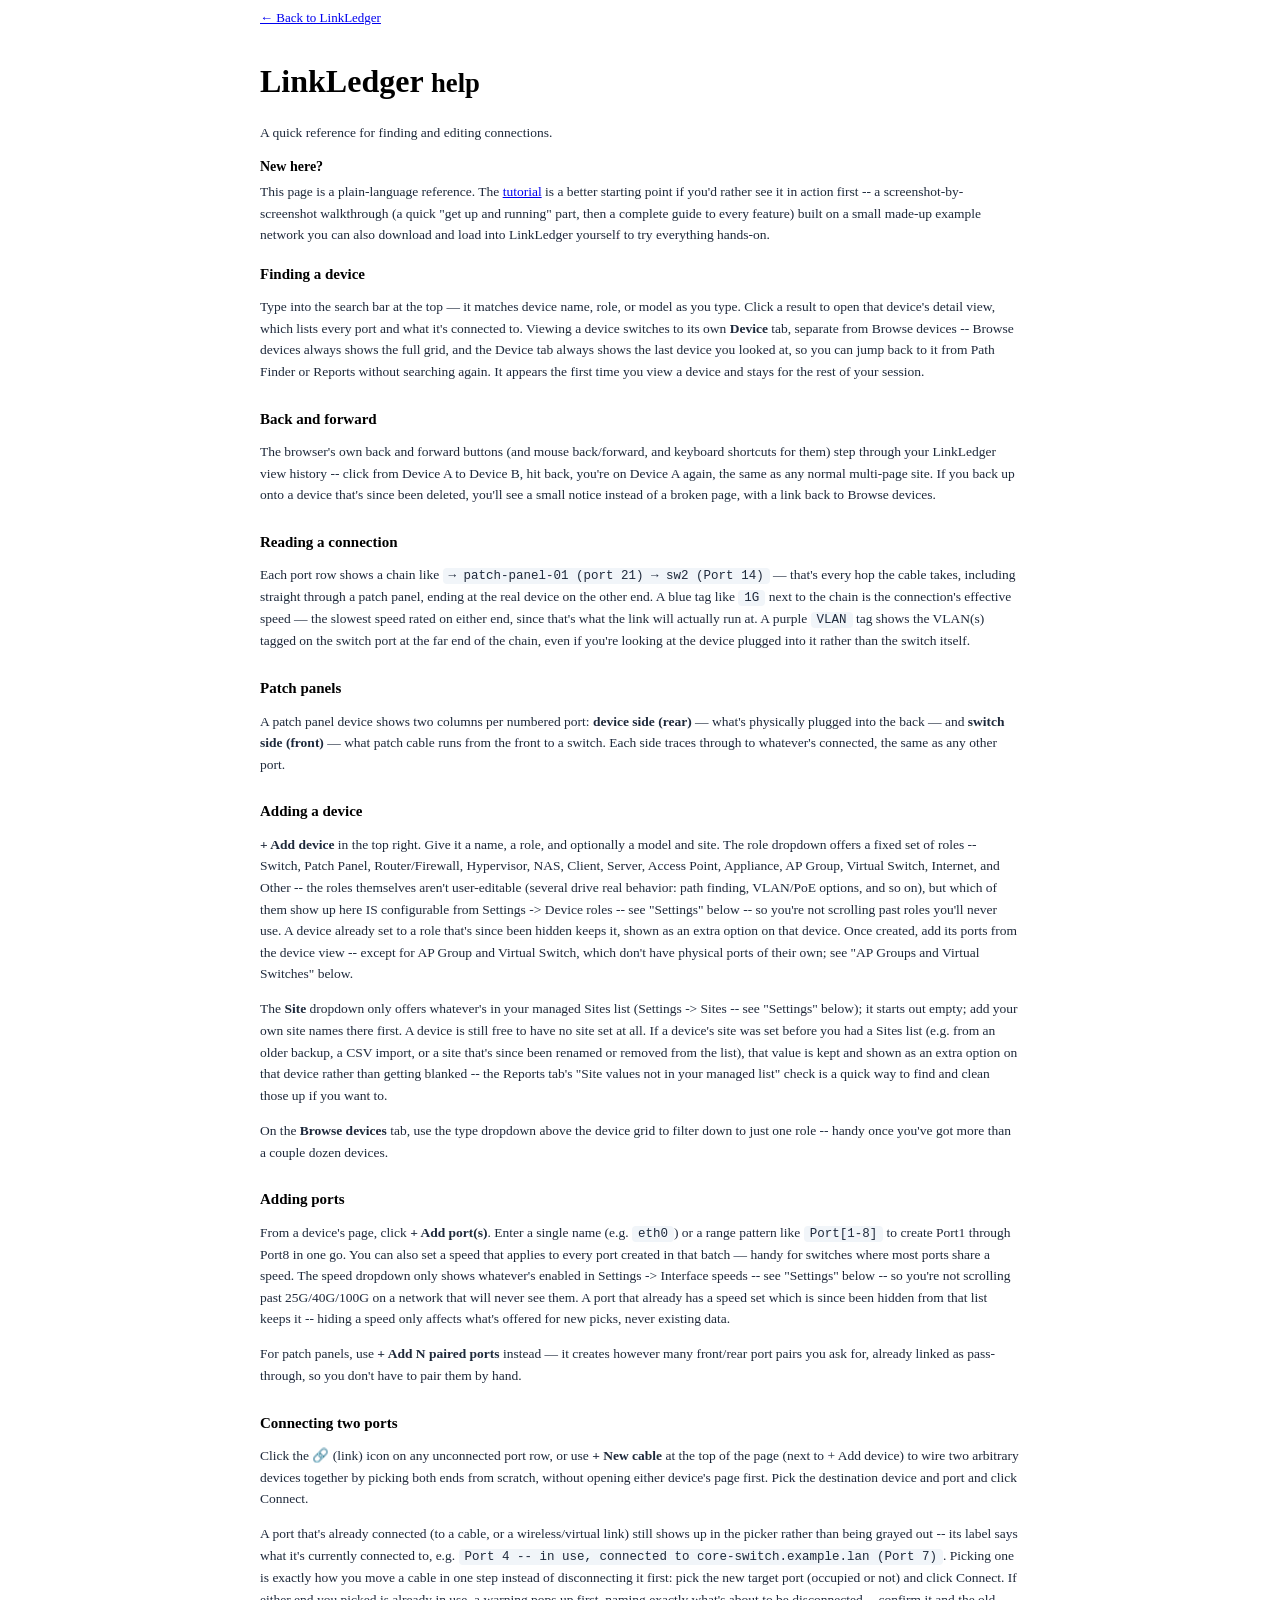
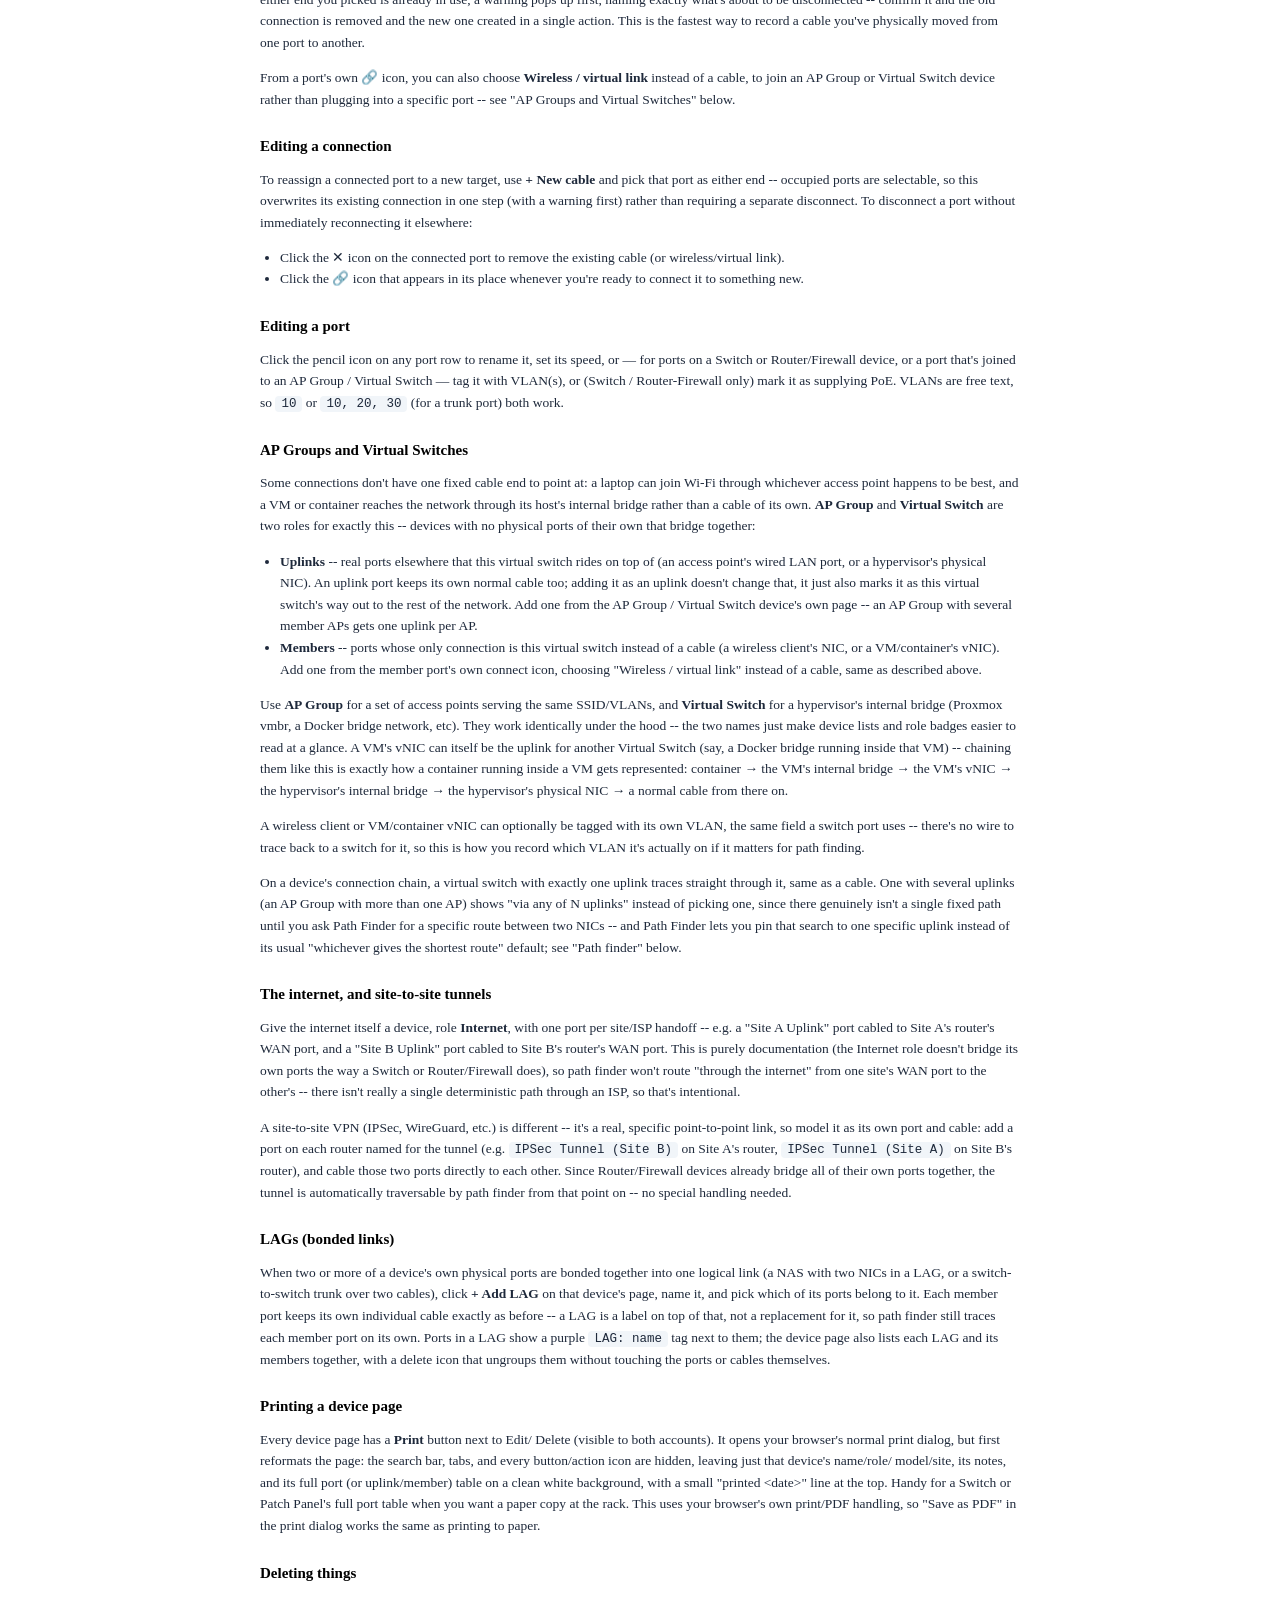
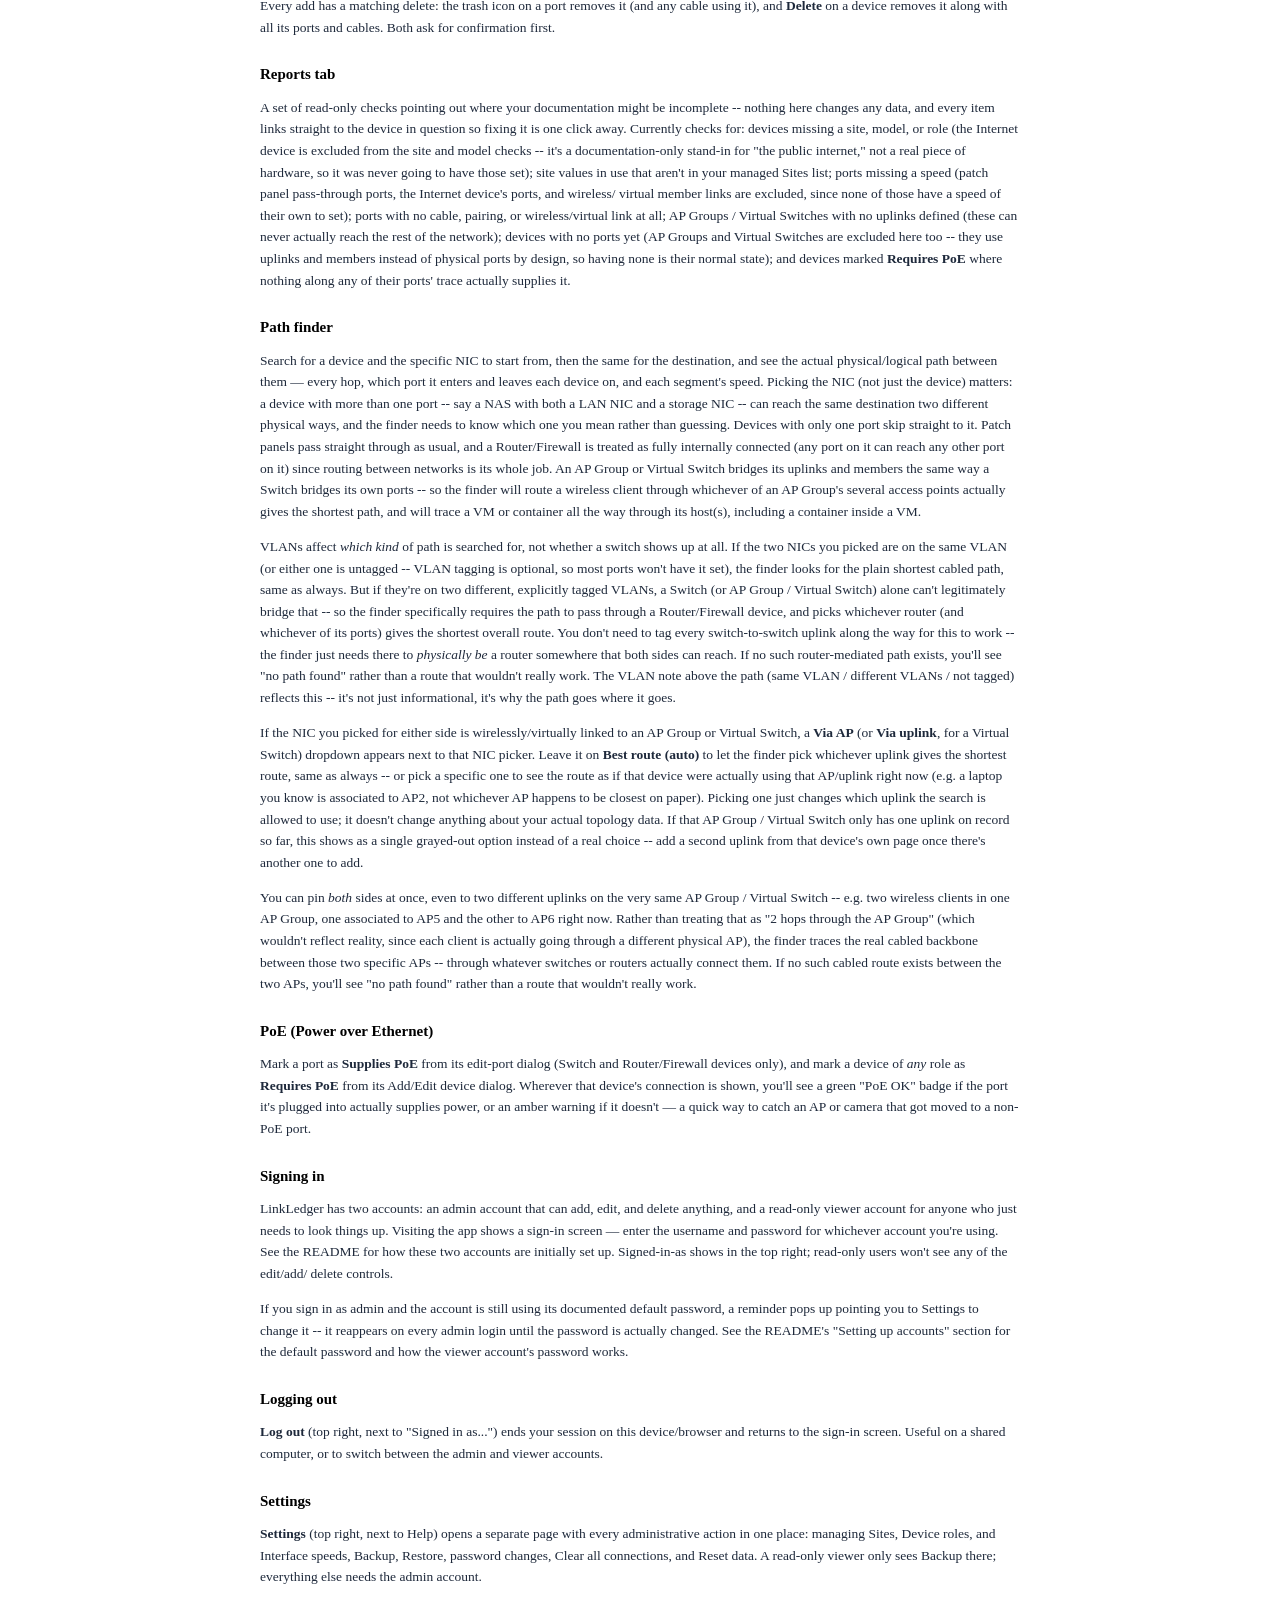
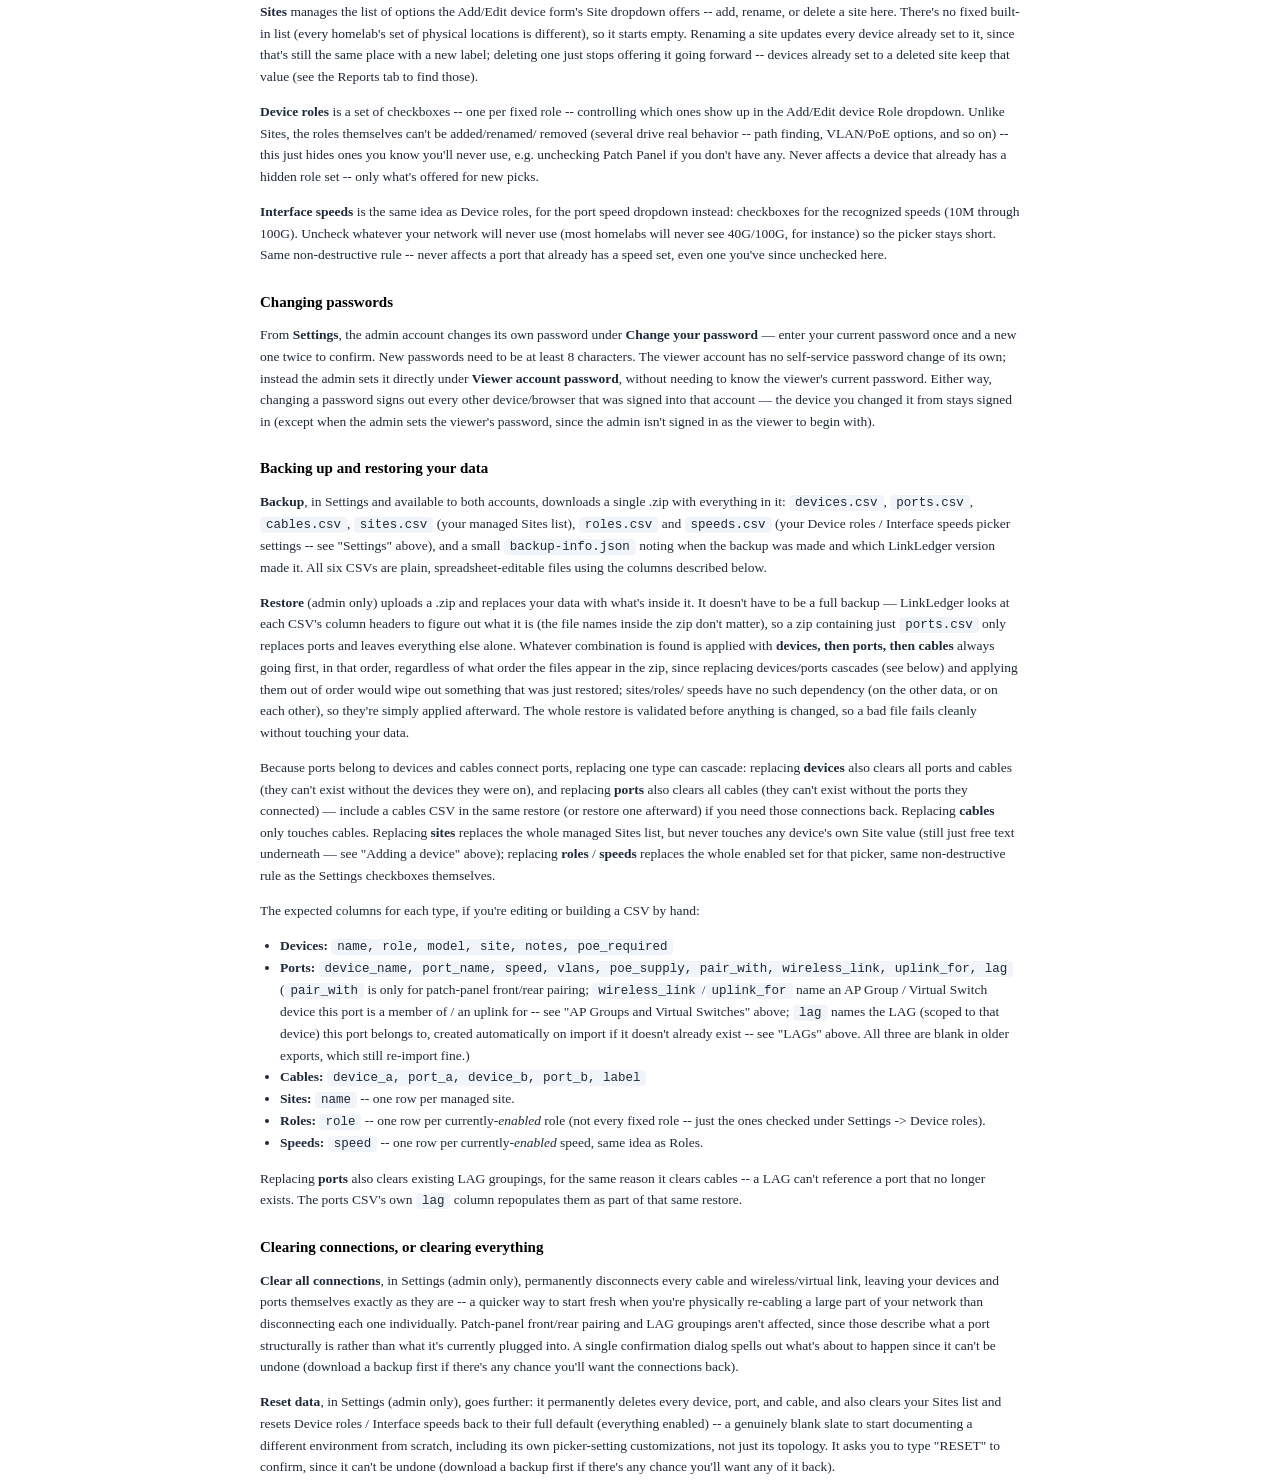
==== app/static/help.html @ f6f40856 "Initial Commit" ====
<!DOCTYPE html>
<html lang="en">
<head>
<meta charset="UTF-8">
<meta name="viewport" content="width=device-width, initial-scale=1.0">
<title>LinkLedger — Help</title>
<link rel="stylesheet" href="/static/style.css">
<style>
  .help-wrap { max-width: 760px; margin: 0 auto; }
  .help-wrap h2 { font-size: 15px; margin: 28px 0 8px; }
  .help-wrap h2:first-of-type { margin-top: 0; }
  .help-wrap p, .help-wrap li { font-size: 13.5px; line-height: 1.6; color: #1e293b; }
  .help-wrap ul { padding-left: 20px; margin: 6px 0; }
  .help-wrap code { background: #f1f5f9; padding: 1px 6px; border-radius: 4px; font-size: 12.5px; }
  .kbd-icon { display:inline-block; background:#f1f5f9; border:1px solid var(--border); border-radius:4px; padding:0 5px; font-size:12px; }
  .back-link { display:inline-block; margin-bottom: 16px; font-size: 13px; }
</style>
</head>
<body>
<div class="wrap help-wrap">
  <a class="btn small back-link" href="/">&larr; Back to LinkLedger</a>
  <h1>LinkLedger <small>help</small></h1>
  <p class="sub">A quick reference for finding and editing connections.</p>

  <div class="card" style="margin-bottom:20px;">
    <strong style="font-size:14px;">New here?</strong>
    <p style="margin:6px 0 0;">This page is a plain-language reference. The
    <a class="link" href="/static/tutorial.html">tutorial</a> is a better
    starting point if you'd rather see it in action first -- a screenshot-by-
    screenshot walkthrough (a quick "get up and running" part, then a
    complete guide to every feature) built on a small made-up example
    network you can also download and load into LinkLedger yourself to try
    everything hands-on.</p>
  </div>

  <h2>Finding a device</h2>
  <p>Type into the search bar at the top — it matches device name, role, or
  model as you type. Click a result to open that device's detail view,
  which lists every port and what it's connected to. Viewing a device
  switches to its own <strong>Device</strong> tab, separate from Browse
  devices -- Browse devices always shows the full grid, and the Device tab
  always shows the last device you looked at, so you can jump back to it
  from Path Finder or Reports without searching again. It appears the
  first time you view a device and stays for the rest of your session.</p>

  <h2>Back and forward</h2>
  <p>The browser's own back and forward buttons (and mouse
  back/forward, and keyboard shortcuts for them) step through your
  LinkLedger view history -- click from Device A to Device B, hit back,
  you're on Device A again, the same as any normal multi-page site. If you
  back up onto a device that's since been deleted, you'll see a small
  notice instead of a broken page, with a link back to Browse devices.</p>

  <h2>Reading a connection</h2>
  <p>Each port row shows a chain like <code>&rarr; patch-panel-01 (port 21) &rarr; sw2 (Port 14)</code> —
  that's every hop the cable takes, including straight through a patch
  panel, ending at the real device on the other end. A blue tag like
  <code>1G</code> next to the chain is the connection's effective speed —
  the slowest speed rated on either end, since that's what the link will
  actually run at. A purple <code>VLAN</code> tag shows the VLAN(s) tagged
  on the switch port at the far end of the chain, even if you're looking at
  the device plugged into it rather than the switch itself.</p>

  <h2>Patch panels</h2>
  <p>A patch panel device shows two columns per numbered port: <strong>device
  side (rear)</strong> — what's physically plugged into the back — and
  <strong>switch side (front)</strong> — what patch cable runs from the
  front to a switch. Each side traces through to whatever's connected,
  the same as any other port.</p>

  <h2>Adding a device</h2>
  <p><strong>+ Add device</strong> in the top right. Give it a name, a role,
  and optionally a model and site. The role dropdown offers a fixed set of
  roles -- Switch, Patch Panel, Router/Firewall, Hypervisor, NAS, Client,
  Server, Access Point, Appliance, AP Group, Virtual Switch, Internet, and
  Other -- the roles themselves aren't user-editable (several drive real
  behavior: path finding, VLAN/PoE options, and so on), but which of them
  show up here IS configurable from Settings -&gt; Device roles -- see
  "Settings" below -- so you're not scrolling past roles you'll never use.
  A device already set to a role that's since been hidden keeps it, shown
  as an extra option on that device. Once created, add its ports from the
  device view -- except for AP Group and Virtual Switch, which don't have
  physical ports of their own; see "AP Groups and Virtual Switches"
  below.</p>
  <p>The <strong>Site</strong> dropdown only offers whatever's in your
  managed Sites list (Settings -&gt; Sites -- see "Settings" below); it
  starts out empty; add your own site names there first. A device is still
  free to have no site set at all. If a device's site was set before you
  had a Sites list (e.g. from an older backup, a CSV import, or a site
  that's since been renamed or removed from the list), that value is kept
  and shown as an extra option on that device rather than getting blanked
  -- the Reports tab's "Site values not in your managed list" check is a
  quick way to find and clean those up if you want to.</p>
  <p>On the <strong>Browse devices</strong> tab, use the type dropdown above
  the device grid to filter down to just one role -- handy once you've got
  more than a couple dozen devices.</p>

  <h2>Adding ports</h2>
  <p>From a device's page, click <strong>+ Add port(s)</strong>. Enter a
  single name (e.g. <code>eth0</code>) or a range pattern like
  <code>Port[1-8]</code> to create Port1 through Port8 in one go. You can
  also set a speed that applies to every port created in that batch —
  handy for switches where most ports share a speed. The speed dropdown
  only shows whatever's enabled in Settings -&gt; Interface speeds -- see
  "Settings" below -- so you're not scrolling past 25G/40G/100G on a
  network that will never see them. A port that already has a speed set
  which is since been hidden from that list keeps it -- hiding a speed
  only affects what's offered for new picks, never existing data.</p>
  <p>For patch panels, use <strong>+ Add N paired ports</strong> instead —
  it creates however many front/rear port pairs you ask for, already
  linked as pass-through, so you don't have to pair them by hand.</p>

  <h2>Connecting two ports</h2>
  <p>Click the &#128279; (link) icon on any unconnected port row, or use
  <strong>+ New cable</strong> at the top of the page (next to + Add
  device) to wire two arbitrary devices together by picking both ends
  from scratch, without opening either device's page first. Pick the
  destination device and port and click Connect.</p>
  <p>A port that's already connected (to a cable, or a wireless/virtual
  link) still shows up in the picker rather than being grayed out -- its
  label says what it's currently connected to, e.g. <code>Port 4 -- in use,
  connected to core-switch.example.lan (Port 7)</code>. Picking one is exactly how you
  move a cable in one step instead of disconnecting it first: pick the new
  target port (occupied or not) and click Connect. If either end you picked
  is already in use, a warning pops up first, naming exactly what's about
  to be disconnected -- confirm it and the old connection is removed and
  the new one created in a single action. This is the fastest way to record
  a cable you've physically moved from one port to another.</p>
  <p>From a port's own &#128279; icon, you can also choose <strong>Wireless
  / virtual link</strong> instead of a cable, to join an AP Group or Virtual
  Switch device rather than plugging into a specific port -- see "AP Groups
  and Virtual Switches" below.</p>

  <h2>Editing a connection</h2>
  <p>To reassign a connected port to a new target, use <strong>+ New
  cable</strong> and pick that port as either end -- occupied ports are
  selectable, so this overwrites its existing connection in one step (with
  a warning first) rather than requiring a separate disconnect. To
  disconnect a port without immediately reconnecting it elsewhere:</p>
  <ul>
    <li>Click the &#10005; icon on the connected port to remove the existing cable (or wireless/virtual link).</li>
    <li>Click the &#128279; icon that appears in its place whenever you're ready to connect it to something new.</li>
  </ul>

  <h2>Editing a port</h2>
  <p>Click the pencil icon on any port row to rename it, set its speed, or
  — for ports on a Switch or Router/Firewall device, or a port that's
  joined to an AP Group / Virtual Switch — tag it with VLAN(s), or (Switch
  / Router-Firewall only) mark it as supplying PoE. VLANs are free text, so
  <code>10</code> or <code>10, 20, 30</code> (for a trunk port) both work.</p>

  <h2>AP Groups and Virtual Switches</h2>
  <p>Some connections don't have one fixed cable end to point at: a laptop
  can join Wi-Fi through whichever access point happens to be best, and a
  VM or container reaches the network through its host's internal bridge
  rather than a cable of its own. <strong>AP Group</strong> and
  <strong>Virtual Switch</strong> are two roles for exactly this -- devices
  with no physical ports of their own that bridge together:</p>
  <ul>
    <li><strong>Uplinks</strong> -- real ports elsewhere that this virtual
      switch rides on top of (an access point's wired LAN port, or a
      hypervisor's physical NIC). An uplink port keeps its own normal cable
      too; adding it as an uplink doesn't change that, it just also marks
      it as this virtual switch's way out to the rest of the network. Add
      one from the AP Group / Virtual Switch device's own page -- an AP
      Group with several member APs gets one uplink per AP.</li>
    <li><strong>Members</strong> -- ports whose only connection is this
      virtual switch instead of a cable (a wireless client's NIC, or a
      VM/container's vNIC). Add one from the member port's own connect
      icon, choosing "Wireless / virtual link" instead of a cable, same as
      described above.</li>
  </ul>
  <p>Use <strong>AP Group</strong> for a set of access points serving the
  same SSID/VLANs, and <strong>Virtual Switch</strong> for a hypervisor's
  internal bridge (Proxmox vmbr, a Docker bridge network, etc). They work
  identically under the hood -- the two names just make device lists and
  role badges easier to read at a glance. A VM's vNIC can itself be the
  uplink for another Virtual Switch (say, a Docker bridge running inside
  that VM) -- chaining them like this is exactly how a container running
  inside a VM gets represented: container &rarr; the VM's internal bridge
  &rarr; the VM's vNIC &rarr; the hypervisor's internal bridge &rarr; the
  hypervisor's physical NIC &rarr; a normal cable from there on.</p>
  <p>A wireless client or VM/container vNIC can optionally be tagged with
  its own VLAN, the same field a switch port uses -- there's no wire to
  trace back to a switch for it, so this is how you record which VLAN it's
  actually on if it matters for path finding.</p>
  <p>On a device's connection chain, a virtual switch with exactly one
  uplink traces straight through it, same as a cable. One with several
  uplinks (an AP Group with more than one AP) shows "via any of N uplinks"
  instead of picking one, since there genuinely isn't a single fixed path
  until you ask Path Finder for a specific route between two NICs -- and
  Path Finder lets you pin that search to one specific uplink instead of
  its usual "whichever gives the shortest route" default; see "Path
  finder" below.</p>

  <h2>The internet, and site-to-site tunnels</h2>
  <p>Give the internet itself a device, role <strong>Internet</strong>, with
  one port per site/ISP handoff -- e.g. a "Site A Uplink" port cabled to
  Site A's router's WAN port, and a "Site B Uplink" port cabled to Site B's
  router's WAN port. This is purely documentation (the Internet role doesn't
  bridge its own ports the way a Switch or Router/Firewall does), so path
  finder won't route "through the internet" from one site's WAN port to the
  other's -- there isn't really a single deterministic path through an ISP,
  so that's intentional.</p>
  <p>A site-to-site VPN (IPSec, WireGuard, etc.) is different -- it's a real,
  specific point-to-point link, so model it as its own port and cable: add a
  port on each router named for the tunnel (e.g. <code>IPSec Tunnel
  (Site B)</code> on Site A's router, <code>IPSec Tunnel (Site A)</code> on
  Site B's router), and cable those two ports directly to each other. Since
  Router/Firewall devices already bridge all of their own ports together,
  the tunnel is automatically traversable by path finder from that point on
  -- no special handling needed.</p>

  <h2>LAGs (bonded links)</h2>
  <p>When two or more of a device's own physical ports are bonded together
  into one logical link (a NAS with two NICs in a LAG, or a switch-to-switch
  trunk over two cables), click <strong>+ Add LAG</strong> on that device's
  page, name it, and pick which of its ports belong to it. Each member port
  keeps its own individual cable exactly as before -- a LAG is a label on
  top of that, not a replacement for it, so path finder still traces each
  member port on its own. Ports in a LAG show a purple <code>LAG: name</code>
  tag next to them; the device page also lists each LAG and its members
  together, with a delete icon that ungroups them without touching the
  ports or cables themselves.</p>

  <h2>Printing a device page</h2>
  <p>Every device page has a <strong>Print</strong> button next to Edit/
  Delete (visible to both accounts). It opens your browser's normal print
  dialog, but first reformats the page: the search bar, tabs, and every
  button/action icon are hidden, leaving just that device's name/role/
  model/site, its notes, and its full port (or uplink/member) table on a
  clean white background, with a small "printed &lt;date&gt;" line at the
  top. Handy for a Switch or Patch Panel's full port table when you want a
  paper copy at the rack. This uses your browser's own print/PDF handling,
  so "Save as PDF" in the print dialog works the same as printing to
  paper.</p>

  <h2>Deleting things</h2>
  <p>Every add has a matching delete: the trash icon on a port removes it
  (and any cable using it), and <strong>Delete</strong> on a device removes
  it along with all its ports and cables. Both ask for confirmation first.</p>

  <h2>Reports tab</h2>
  <p>A set of read-only checks pointing out where your documentation might
  be incomplete -- nothing here changes any data, and every item links
  straight to the device in question so fixing it is one click away.
  Currently checks for: devices missing a site, model, or role (the
  Internet device is excluded from the site and model checks -- it's a
  documentation-only stand-in for "the public internet," not a real piece
  of hardware, so it was never going to have those set); site values in
  use that aren't in your managed Sites list; ports missing a speed (patch
  panel pass-through ports, the Internet device's ports, and wireless/
  virtual member links are excluded, since none of those have a speed of
  their own to set); ports with no cable, pairing, or wireless/virtual
  link at all; AP Groups / Virtual Switches with no uplinks defined (these
  can never actually reach the rest of the network); devices with no
  ports yet (AP Groups and Virtual Switches are excluded here too -- they
  use uplinks and members instead of physical ports by design, so having
  none is their normal state); and devices marked <strong>Requires
  PoE</strong> where nothing along any of their ports' trace actually
  supplies it.</p>

  <h2>Path finder</h2>
  <p>Search for a device and the specific NIC to start from, then the same
  for the destination, and see the actual physical/logical path between
  them — every hop, which port it enters and leaves each device on, and
  each segment's speed. Picking the NIC (not just the device) matters: a
  device with more than one port -- say a NAS with both a LAN NIC and a
  storage NIC -- can reach the same destination two different physical
  ways, and the finder needs to know which one you mean rather than
  guessing. Devices with only one port skip straight to it. Patch panels
  pass straight through as usual, and a Router/Firewall is treated as
  fully internally connected (any port on it can reach any other port on
  it) since routing between networks is its whole job. An AP Group or
  Virtual Switch bridges its uplinks and members the same way a Switch
  bridges its own ports -- so the finder will route a wireless client
  through whichever of an AP Group's several access points actually gives
  the shortest path, and will trace a VM or container all the way through
  its host(s), including a container inside a VM.</p>
  <p>VLANs affect <em>which kind</em> of path is searched for, not whether
  a switch shows up at all. If the two NICs you picked are on the same
  VLAN (or either one is untagged -- VLAN tagging is optional, so most
  ports won't have it set), the finder looks for the plain shortest cabled
  path, same as always. But if they're on two different, explicitly
  tagged VLANs, a Switch (or AP Group / Virtual Switch) alone can't
  legitimately bridge that -- so the finder specifically requires the path to pass through a Router/Firewall
  device, and picks whichever router (and whichever of its ports) gives
  the shortest overall route. You don't need to tag every switch-to-switch
  uplink along the way for this to work -- the finder just needs there to
  <em>physically be</em> a router somewhere that both sides can reach. If
  no such router-mediated path exists, you'll see "no path found" rather
  than a route that wouldn't really work. The VLAN note above the path
  (same VLAN / different VLANs / not tagged) reflects this -- it's not
  just informational, it's why the path goes where it goes.</p>
  <p>If the NIC you picked for either side is wirelessly/virtually linked
  to an AP Group or Virtual Switch, a <strong>Via AP</strong> (or
  <strong>Via uplink</strong>, for a Virtual Switch) dropdown appears next
  to that NIC picker. Leave it on <strong>Best route (auto)</strong> to
  let the finder pick whichever uplink gives the shortest route, same as
  always -- or pick a specific one to see the route as if that device
  were actually using that AP/uplink right now (e.g. a laptop you know is
  associated to AP2, not whichever AP happens to be closest on paper).
  Picking one just changes which uplink the search is allowed to use; it
  doesn't change anything about your actual topology data. If that AP
  Group / Virtual Switch only has one uplink on record so far, this shows
  as a single grayed-out option instead of a real choice -- add a second
  uplink from that device's own page once there's another one to add.</p>
  <p>You can pin <em>both</em> sides at once, even to two different uplinks
  on the very same AP Group / Virtual Switch -- e.g. two wireless clients
  in one AP Group, one associated to AP5 and the other to AP6 right now.
  Rather than treating that as "2 hops through the AP Group" (which
  wouldn't reflect reality, since each client is actually going through a
  different physical AP), the finder traces the real cabled backbone
  between those two specific APs -- through whatever switches or routers
  actually connect them. If no such cabled route exists between the two
  APs, you'll see "no path found" rather than a route that wouldn't really
  work.</p>

  <h2>PoE (Power over Ethernet)</h2>
  <p>Mark a port as <strong>Supplies PoE</strong> from its edit-port dialog
  (Switch and Router/Firewall devices only), and mark a device of
  <em>any</em> role as <strong>Requires PoE</strong> from its Add/Edit
  device dialog. Wherever that device's connection is shown, you'll see a
  green "PoE OK" badge if the port it's plugged into actually supplies
  power, or an amber warning if it doesn't — a quick way to catch an AP or
  camera that got moved to a non-PoE port.</p>

  <h2>Signing in</h2>
  <p>LinkLedger has two accounts: an admin account that can add, edit, and
  delete anything, and a read-only viewer account for anyone who just
  needs to look things up. Visiting the app shows a sign-in screen — enter
  the username and password for whichever account you're using. See the
  README for how these two accounts are initially set up. Signed-in-as
  shows in the top right; read-only users won't see any of the edit/add/
  delete controls.</p>
  <p>If you sign in as admin and the account is still using its documented
  default password, a reminder pops up pointing you to Settings to change
  it -- it reappears on every admin login until the password is actually
  changed. See the README's "Setting up accounts" section for the default
  password and how the viewer account's password works.</p>

  <h2>Logging out</h2>
  <p><strong>Log out</strong> (top right, next to "Signed in as...") ends
  your session on this device/browser and returns to the sign-in screen.
  Useful on a shared computer, or to switch between the admin and viewer
  accounts.</p>

  <h2>Settings</h2>
  <p><strong>Settings</strong> (top right, next to Help) opens a separate
  page with every administrative action in one place: managing Sites,
  Device roles, and Interface speeds, Backup, Restore, password changes,
  Clear all connections, and Reset data. A read-only viewer only sees
  Backup there; everything else needs the admin account.</p>
  <p><strong>Sites</strong> manages the list of options the Add/Edit device
  form's Site dropdown offers -- add, rename, or delete a site here. There's
  no fixed built-in list (every homelab's set of physical locations is
  different), so it starts empty. Renaming a site updates every device
  already set to it, since that's still the same place with a new label;
  deleting one just stops offering it going forward -- devices already set
  to a deleted site keep that value (see the Reports tab to find those).</p>
  <p><strong>Device roles</strong> is a set of checkboxes -- one per fixed
  role -- controlling which ones show up in the Add/Edit device Role
  dropdown. Unlike Sites, the roles themselves can't be added/renamed/
  removed (several drive real behavior -- path finding, VLAN/PoE options,
  and so on) -- this just hides ones you know you'll never use, e.g.
  unchecking Patch Panel if you don't have any. Never affects a device
  that already has a hidden role set -- only what's offered for new
  picks.</p>
  <p><strong>Interface speeds</strong> is the same idea as Device roles,
  for the port speed dropdown instead: checkboxes for the recognized
  speeds (10M through 100G). Uncheck whatever your network will never use
  (most homelabs will never see 40G/100G, for instance) so the picker
  stays short. Same non-destructive rule -- never affects a port that
  already has a speed set, even one you've since unchecked here.</p>

  <h2>Changing passwords</h2>
  <p>From <strong>Settings</strong>, the admin account changes its own
  password under <strong>Change your password</strong> — enter your
  current password once and a new one twice to confirm. New passwords need
  to be at least 8 characters. The viewer account has no self-service
  password change of its own; instead the admin sets it directly under
  <strong>Viewer account password</strong>, without needing to know the
  viewer's current password. Either way, changing a password signs out
  every other device/browser that was signed into that account — the
  device you changed it from stays signed in (except when the admin sets
  the viewer's password, since the admin isn't signed in as the viewer to
  begin with).</p>

  <h2>Backing up and restoring your data</h2>
  <p><strong>Backup</strong>, in Settings and available to both accounts,
  downloads a single .zip with everything in it: <code>devices.csv</code>,
  <code>ports.csv</code>, <code>cables.csv</code>, <code>sites.csv</code>
  (your managed Sites list), <code>roles.csv</code> and
  <code>speeds.csv</code> (your Device roles / Interface speeds picker
  settings -- see "Settings" above), and a small
  <code>backup-info.json</code> noting when the backup was made and which
  LinkLedger version made it. All six CSVs are plain, spreadsheet-editable
  files using the columns described below.</p>
  <p><strong>Restore</strong> (admin only) uploads a .zip and replaces your
  data with what's inside it. It doesn't have to be a full backup —
  LinkLedger looks at each CSV's column headers to figure out what it is
  (the file names inside the zip don't matter), so a zip containing just
  <code>ports.csv</code> only replaces ports and leaves everything else
  alone. Whatever combination is found is applied with
  <strong>devices, then ports, then cables</strong> always going first, in
  that order, regardless of what order the files appear in the zip, since
  replacing devices/ports cascades (see below) and applying them out of
  order would wipe out something that was just restored; sites/roles/
  speeds have no such dependency (on the other data, or on each other), so
  they're simply applied afterward. The whole restore is validated before
  anything is changed, so a bad file fails cleanly without touching your
  data.</p>
  <p>Because ports belong to devices and cables connect ports, replacing
  one type can cascade: replacing <strong>devices</strong> also clears all
  ports and cables (they can't exist without the devices they were on),
  and replacing <strong>ports</strong> also clears all cables (they can't
  exist without the ports they connected) — include a cables CSV in the
  same restore (or restore one afterward) if you need those connections
  back. Replacing <strong>cables</strong> only touches cables. Replacing
  <strong>sites</strong> replaces the whole managed Sites list, but never
  touches any device's own Site value (still just free text underneath —
  see "Adding a device" above); replacing <strong>roles</strong> /
  <strong>speeds</strong> replaces the whole enabled set for that picker,
  same non-destructive rule as the Settings checkboxes themselves.</p>
  <p>The expected columns for each type, if you're editing or building a
  CSV by hand:</p>
  <ul>
    <li><strong>Devices:</strong> <code>name, role, model, site, notes, poe_required</code></li>
    <li><strong>Ports:</strong> <code>device_name, port_name, speed, vlans, poe_supply, pair_with,
      wireless_link, uplink_for, lag</code> (<code>pair_with</code> is only for patch-panel front/rear
      pairing; <code>wireless_link</code>/<code>uplink_for</code> name an AP Group / Virtual Switch
      device this port is a member of / an uplink for -- see "AP Groups and Virtual Switches" above;
      <code>lag</code> names the LAG (scoped to that device) this port belongs to, created automatically
      on import if it doesn't already exist -- see "LAGs" above. All three are blank in older exports,
      which still re-import fine.)</li>
    <li><strong>Cables:</strong> <code>device_a, port_a, device_b, port_b, label</code></li>
    <li><strong>Sites:</strong> <code>name</code> -- one row per managed site.</li>
    <li><strong>Roles:</strong> <code>role</code> -- one row per currently-<em>enabled</em> role (not
      every fixed role -- just the ones checked under Settings -&gt; Device roles).</li>
    <li><strong>Speeds:</strong> <code>speed</code> -- one row per currently-<em>enabled</em> speed,
      same idea as Roles.</li>
  </ul>
  <p>Replacing <strong>ports</strong> also clears existing LAG groupings, for the same reason it
  clears cables -- a LAG can't reference a port that no longer exists. The ports CSV's own
  <code>lag</code> column repopulates them as part of that same restore.</p>

  <h2>Clearing connections, or clearing everything</h2>
  <p><strong>Clear all connections</strong>, in Settings (admin only),
  permanently disconnects every cable and wireless/virtual link, leaving
  your devices and ports themselves exactly as they are -- a quicker way
  to start fresh when you're physically re-cabling a large part of your
  network than disconnecting each one individually. Patch-panel front/rear
  pairing and LAG groupings aren't affected, since those describe what a
  port structurally is rather than what it's currently plugged into. A
  single confirmation dialog spells out what's about to happen since it
  can't be undone (download a backup first if there's any chance you'll
  want the connections back).</p>
  <p><strong>Reset data</strong>, in Settings (admin only), goes further:
  it permanently deletes every device, port, and cable, and also clears
  your Sites list and resets Device roles / Interface speeds back to their
  full default (everything enabled) -- a genuinely blank slate to start
  documenting a different environment from scratch, including its own
  picker-setting customizations, not just its topology. It asks you to
  type "RESET" to confirm, since it can't be undone (download a backup
  first if there's any chance you'll want any of it back).</p>
</div>
</body>
</html>
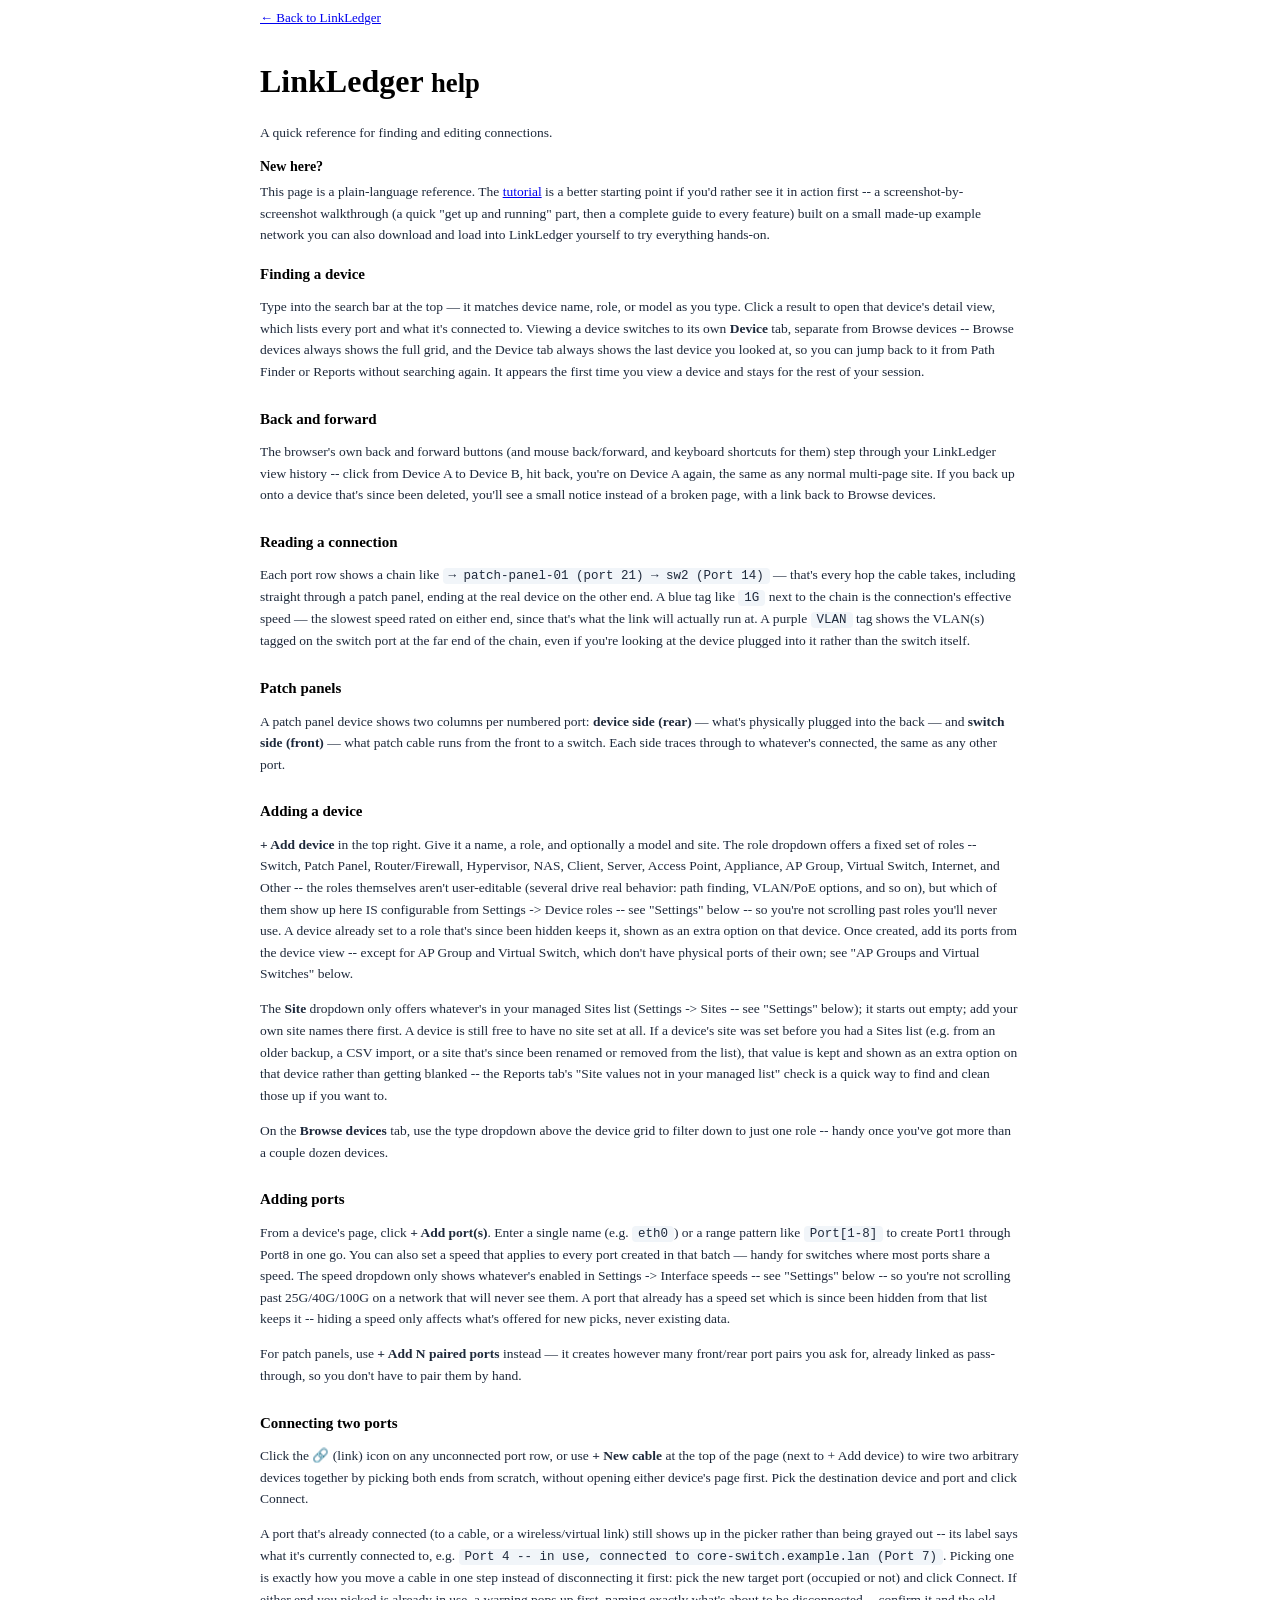
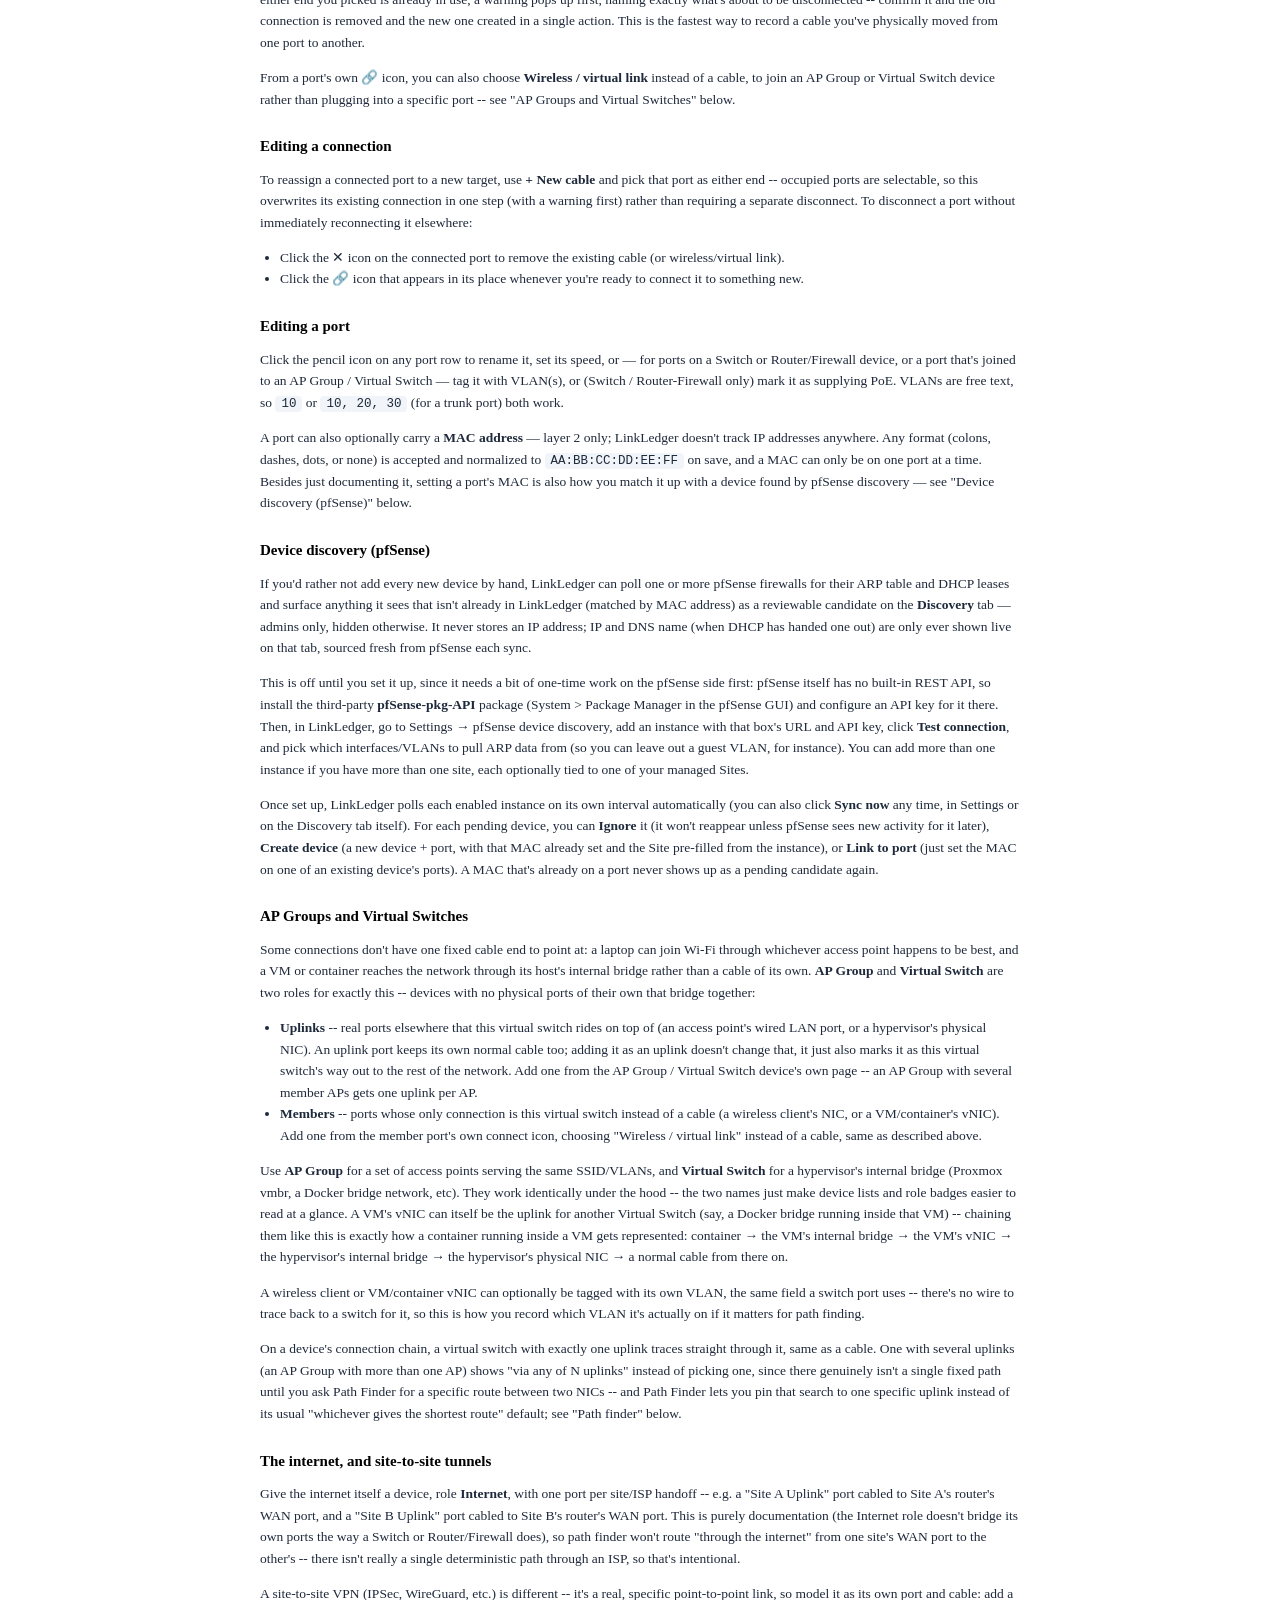
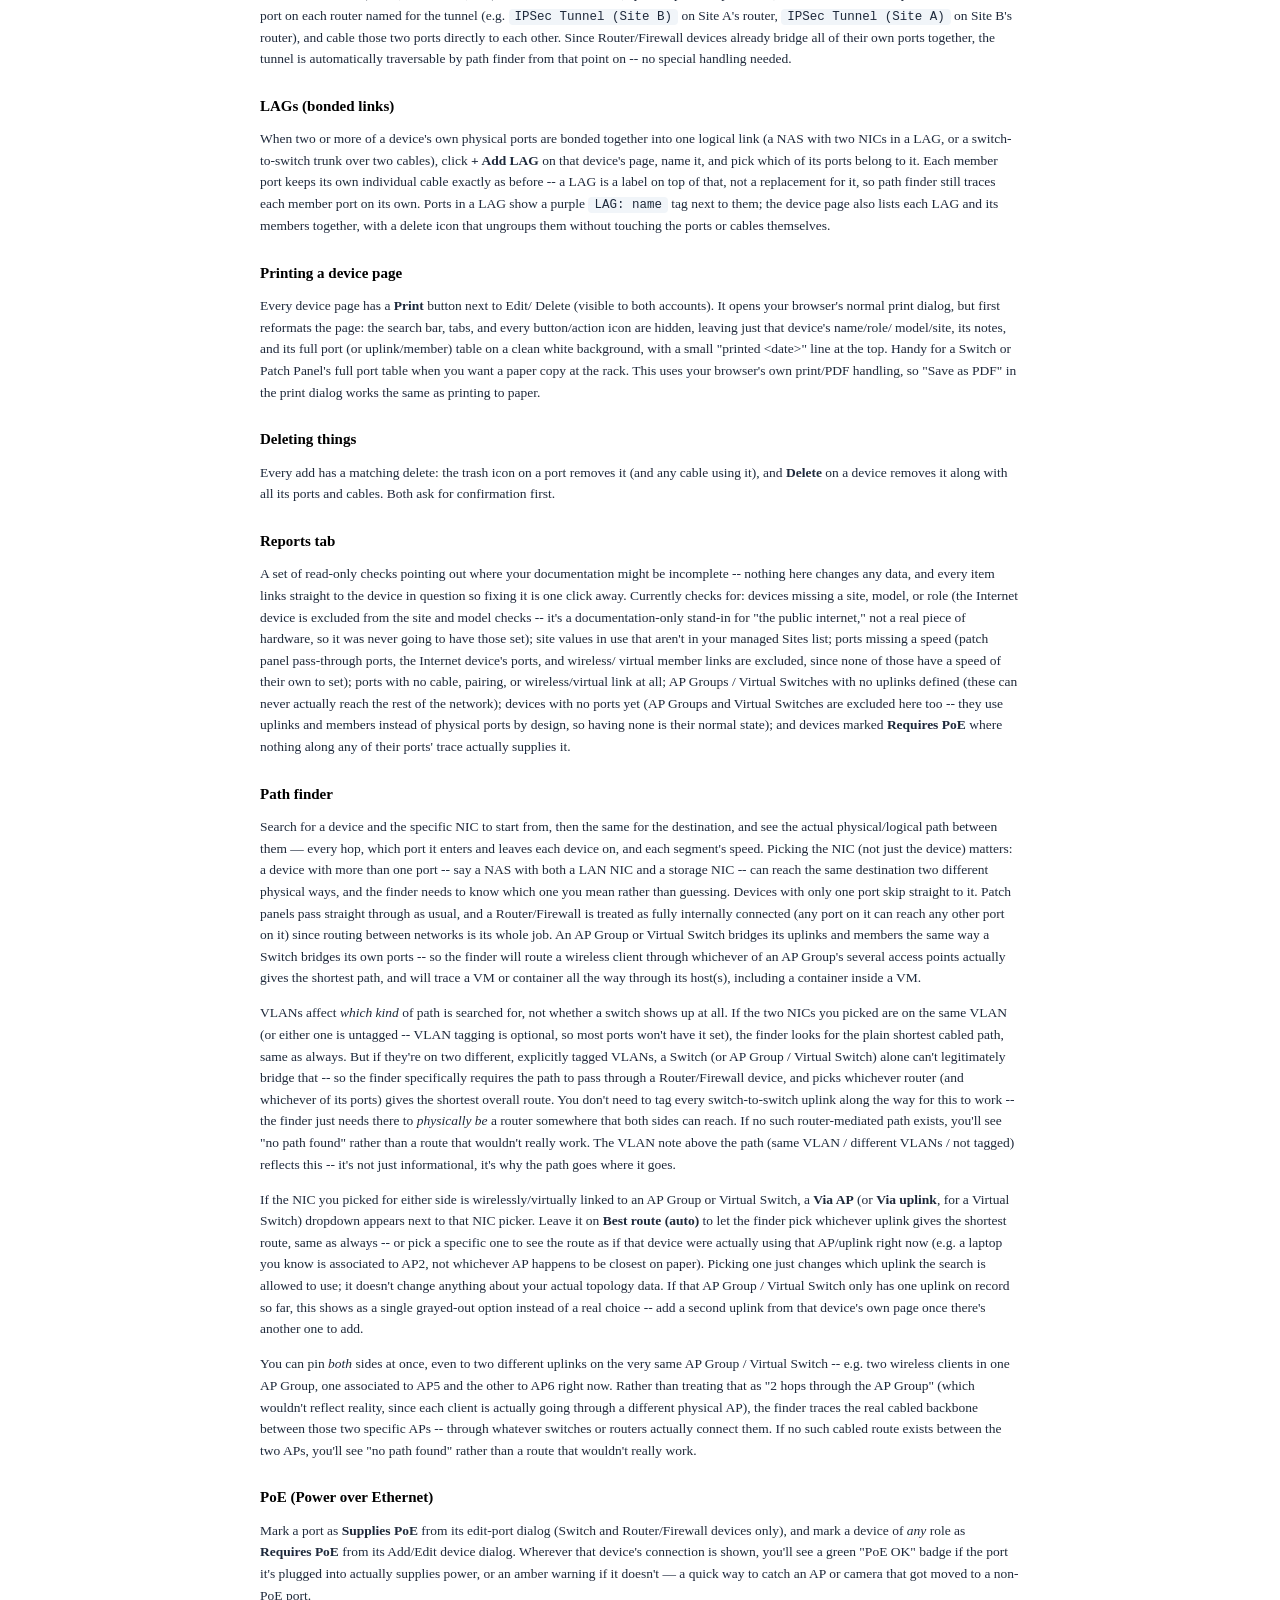
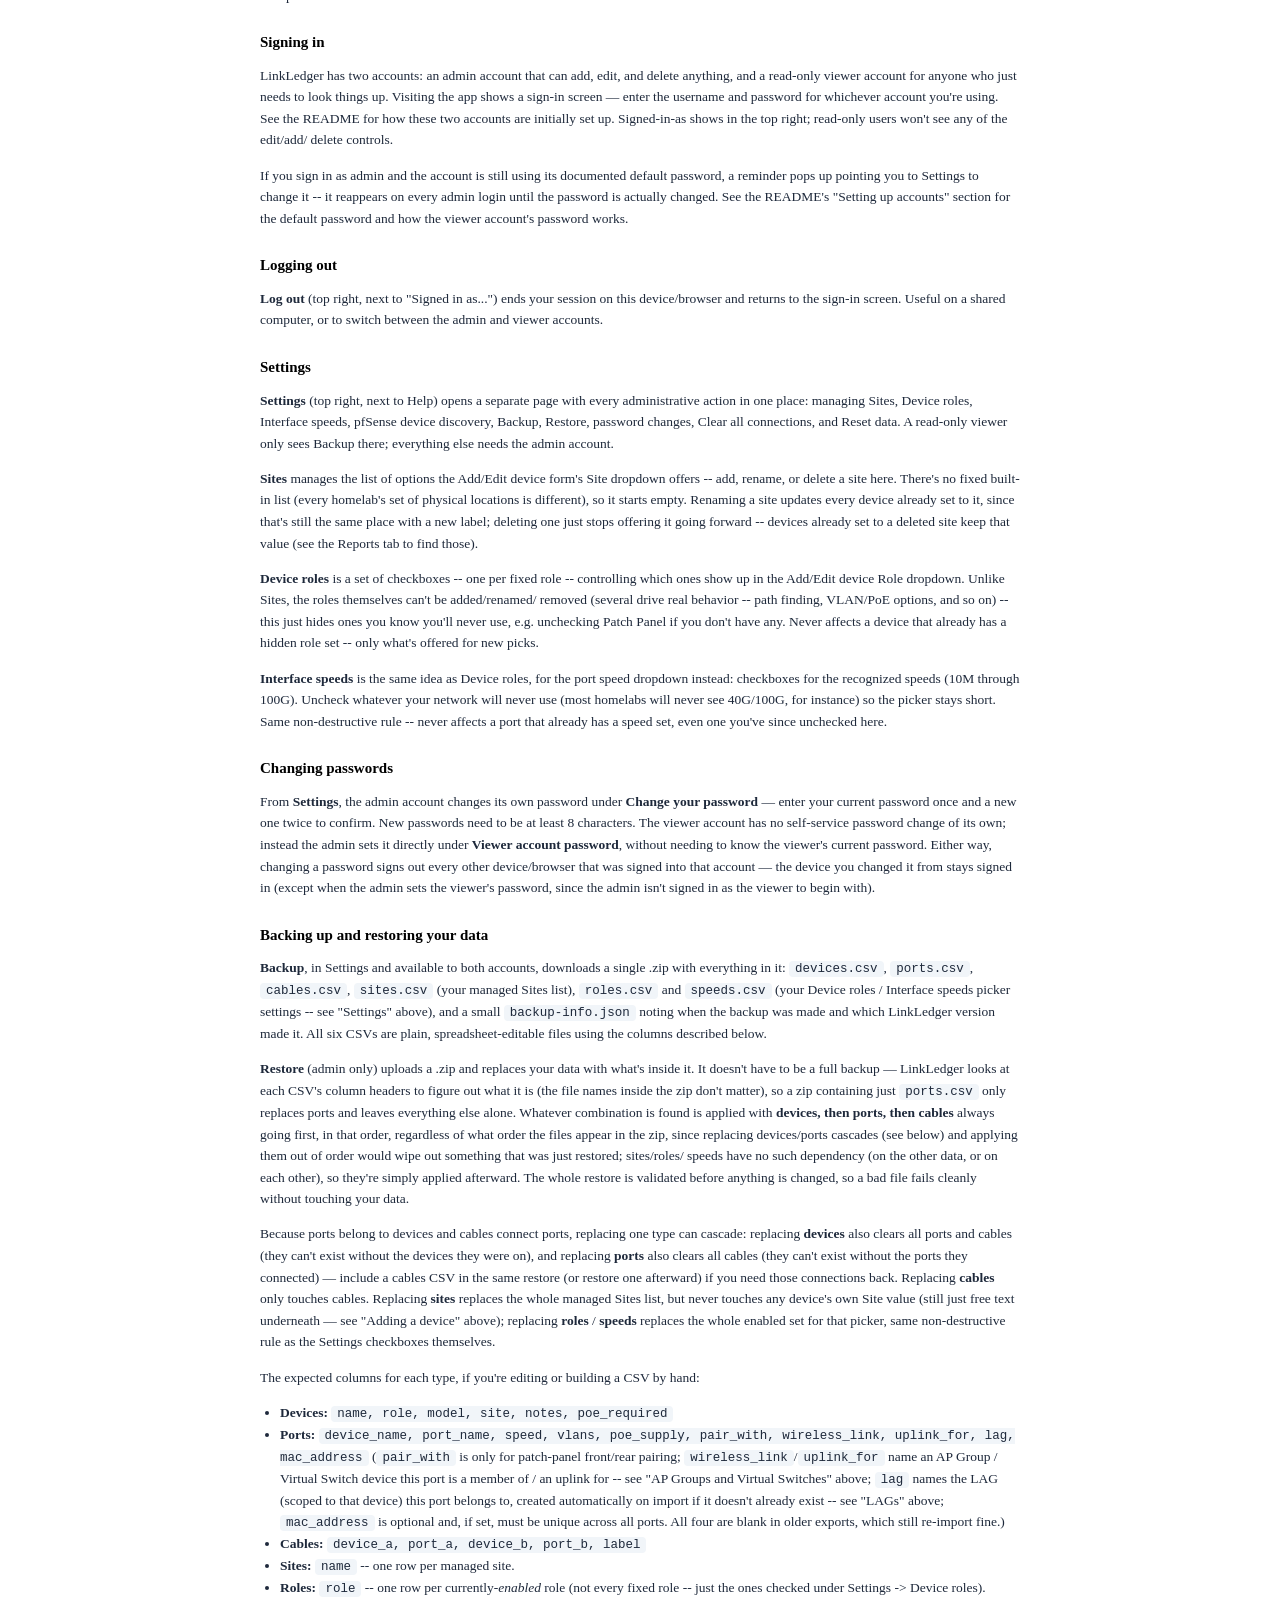
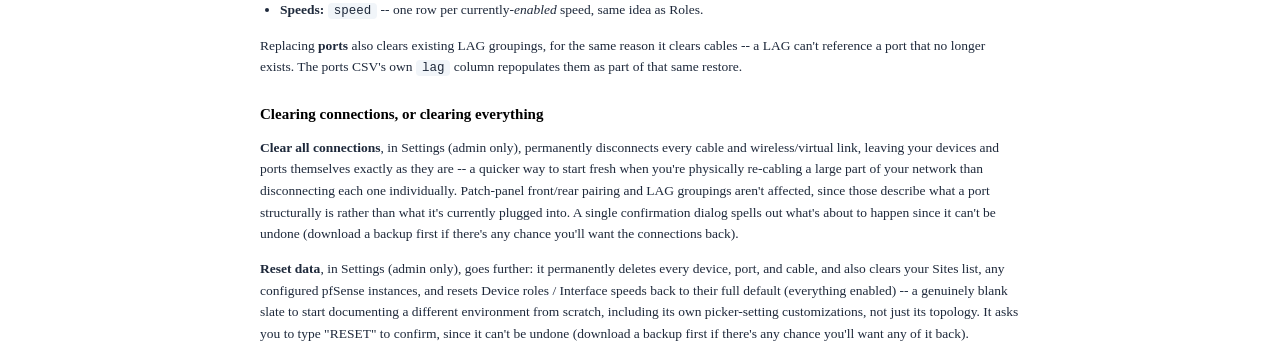
==== commit b2879fbd: "1.8.0" ====
--- a/app/static/help.html
+++ b/app/static/help.html
@@ -5,6 +5,9 @@
 <meta name="viewport" content="width=device-width, initial-scale=1.0">
 <title>LinkLedger — Help</title>
 <link rel="stylesheet" href="/static/style.css">
+<link rel="icon" href="/static/favicon.svg" type="image/svg+xml">
+<link rel="icon" href="/static/favicon.ico" sizes="any">
+<link rel="apple-touch-icon" href="/static/apple-touch-icon.png">
 <style>
   .help-wrap { max-width: 760px; margin: 0 auto; }
   .help-wrap h2 { font-size: 15px; margin: 28px 0 8px; }
@@ -148,6 +151,41 @@
   joined to an AP Group / Virtual Switch — tag it with VLAN(s), or (Switch
   / Router-Firewall only) mark it as supplying PoE. VLANs are free text, so
   <code>10</code> or <code>10, 20, 30</code> (for a trunk port) both work.</p>
+  <p>A port can also optionally carry a <strong>MAC address</strong> —
+  layer 2 only; LinkLedger doesn't track IP addresses anywhere. Any format
+  (colons, dashes, dots, or none) is accepted and normalized to
+  <code>AA:BB:CC:DD:EE:FF</code> on save, and a MAC can only be on one port
+  at a time. Besides just documenting it, setting a port's MAC is also how
+  you match it up with a device found by pfSense discovery — see "Device
+  discovery (pfSense)" below.</p>
+
+  <h2>Device discovery (pfSense)</h2>
+  <p>If you'd rather not add every new device by hand, LinkLedger can poll
+  one or more pfSense firewalls for their ARP table and DHCP leases and
+  surface anything it sees that isn't already in LinkLedger (matched by
+  MAC address) as a reviewable candidate on the <strong>Discovery</strong>
+  tab — admins only, hidden otherwise. It never stores an IP address; IP
+  and DNS name (when DHCP has handed one out) are only ever shown live on
+  that tab, sourced fresh from pfSense each sync.</p>
+  <p>This is off until you set it up, since it needs a bit of one-time
+  work on the pfSense side first: pfSense itself has no built-in REST API,
+  so install the third-party <strong>pfSense-pkg-API</strong> package
+  (System &gt; Package Manager in the pfSense GUI) and configure an API
+  key for it there. Then, in LinkLedger, go to Settings &rarr; pfSense
+  device discovery, add an instance with that box's URL and API key, click
+  <strong>Test connection</strong>, and pick which interfaces/VLANs to pull
+  ARP data from (so you can leave out a guest VLAN, for instance). You can
+  add more than one instance if you have more than one site, each
+  optionally tied to one of your managed Sites.</p>
+  <p>Once set up, LinkLedger polls each enabled instance on its own
+  interval automatically (you can also click <strong>Sync now</strong> any
+  time, in Settings or on the Discovery tab itself). For each pending
+  device, you can <strong>Ignore</strong> it (it won't reappear unless
+  pfSense sees new activity for it later), <strong>Create device</strong>
+  (a new device + port, with that MAC already set and the Site pre-filled
+  from the instance), or <strong>Link to port</strong> (just set the MAC
+  on one of an existing device's ports). A MAC that's already on a port
+  never shows up as a pending candidate again.</p>
 
   <h2>AP Groups and Virtual Switches</h2>
   <p>Some connections don't have one fixed cable end to point at: a laptop
@@ -348,9 +386,10 @@
   <h2>Settings</h2>
   <p><strong>Settings</strong> (top right, next to Help) opens a separate
   page with every administrative action in one place: managing Sites,
-  Device roles, and Interface speeds, Backup, Restore, password changes,
-  Clear all connections, and Reset data. A read-only viewer only sees
-  Backup there; everything else needs the admin account.</p>
+  Device roles, Interface speeds, pfSense device discovery, Backup,
+  Restore, password changes, Clear all connections, and Reset data. A
+  read-only viewer only sees Backup there; everything else needs the
+  admin account.</p>
   <p><strong>Sites</strong> manages the list of options the Add/Edit device
   form's Site dropdown offers -- add, rename, or delete a site here. There's
   no fixed built-in list (every homelab's set of physical locations is
@@ -427,11 +466,12 @@
   <ul>
     <li><strong>Devices:</strong> <code>name, role, model, site, notes, poe_required</code></li>
     <li><strong>Ports:</strong> <code>device_name, port_name, speed, vlans, poe_supply, pair_with,
-      wireless_link, uplink_for, lag</code> (<code>pair_with</code> is only for patch-panel front/rear
-      pairing; <code>wireless_link</code>/<code>uplink_for</code> name an AP Group / Virtual Switch
-      device this port is a member of / an uplink for -- see "AP Groups and Virtual Switches" above;
-      <code>lag</code> names the LAG (scoped to that device) this port belongs to, created automatically
-      on import if it doesn't already exist -- see "LAGs" above. All three are blank in older exports,
+      wireless_link, uplink_for, lag, mac_address</code> (<code>pair_with</code> is only for patch-panel
+      front/rear pairing; <code>wireless_link</code>/<code>uplink_for</code> name an AP Group / Virtual
+      Switch device this port is a member of / an uplink for -- see "AP Groups and Virtual Switches"
+      above; <code>lag</code> names the LAG (scoped to that device) this port belongs to, created
+      automatically on import if it doesn't already exist -- see "LAGs" above; <code>mac_address</code>
+      is optional and, if set, must be unique across all ports. All four are blank in older exports,
       which still re-import fine.)</li>
     <li><strong>Cables:</strong> <code>device_a, port_a, device_b, port_b, label</code></li>
     <li><strong>Sites:</strong> <code>name</code> -- one row per managed site.</li>
@@ -457,11 +497,12 @@
   want the connections back).</p>
   <p><strong>Reset data</strong>, in Settings (admin only), goes further:
   it permanently deletes every device, port, and cable, and also clears
-  your Sites list and resets Device roles / Interface speeds back to their
-  full default (everything enabled) -- a genuinely blank slate to start
-  documenting a different environment from scratch, including its own
-  picker-setting customizations, not just its topology. It asks you to
-  type "RESET" to confirm, since it can't be undone (download a backup
+  your Sites list, any configured pfSense instances, and resets Device
+  roles / Interface speeds back to their full default (everything enabled)
+  -- a genuinely blank slate to start documenting a different environment
+  from scratch, including its own picker-setting customizations, not just
+  its topology. It asks you to type "RESET" to confirm, since it can't be
+  undone (download a backup
   first if there's any chance you'll want any of it back).</p>
 </div>
 </body>
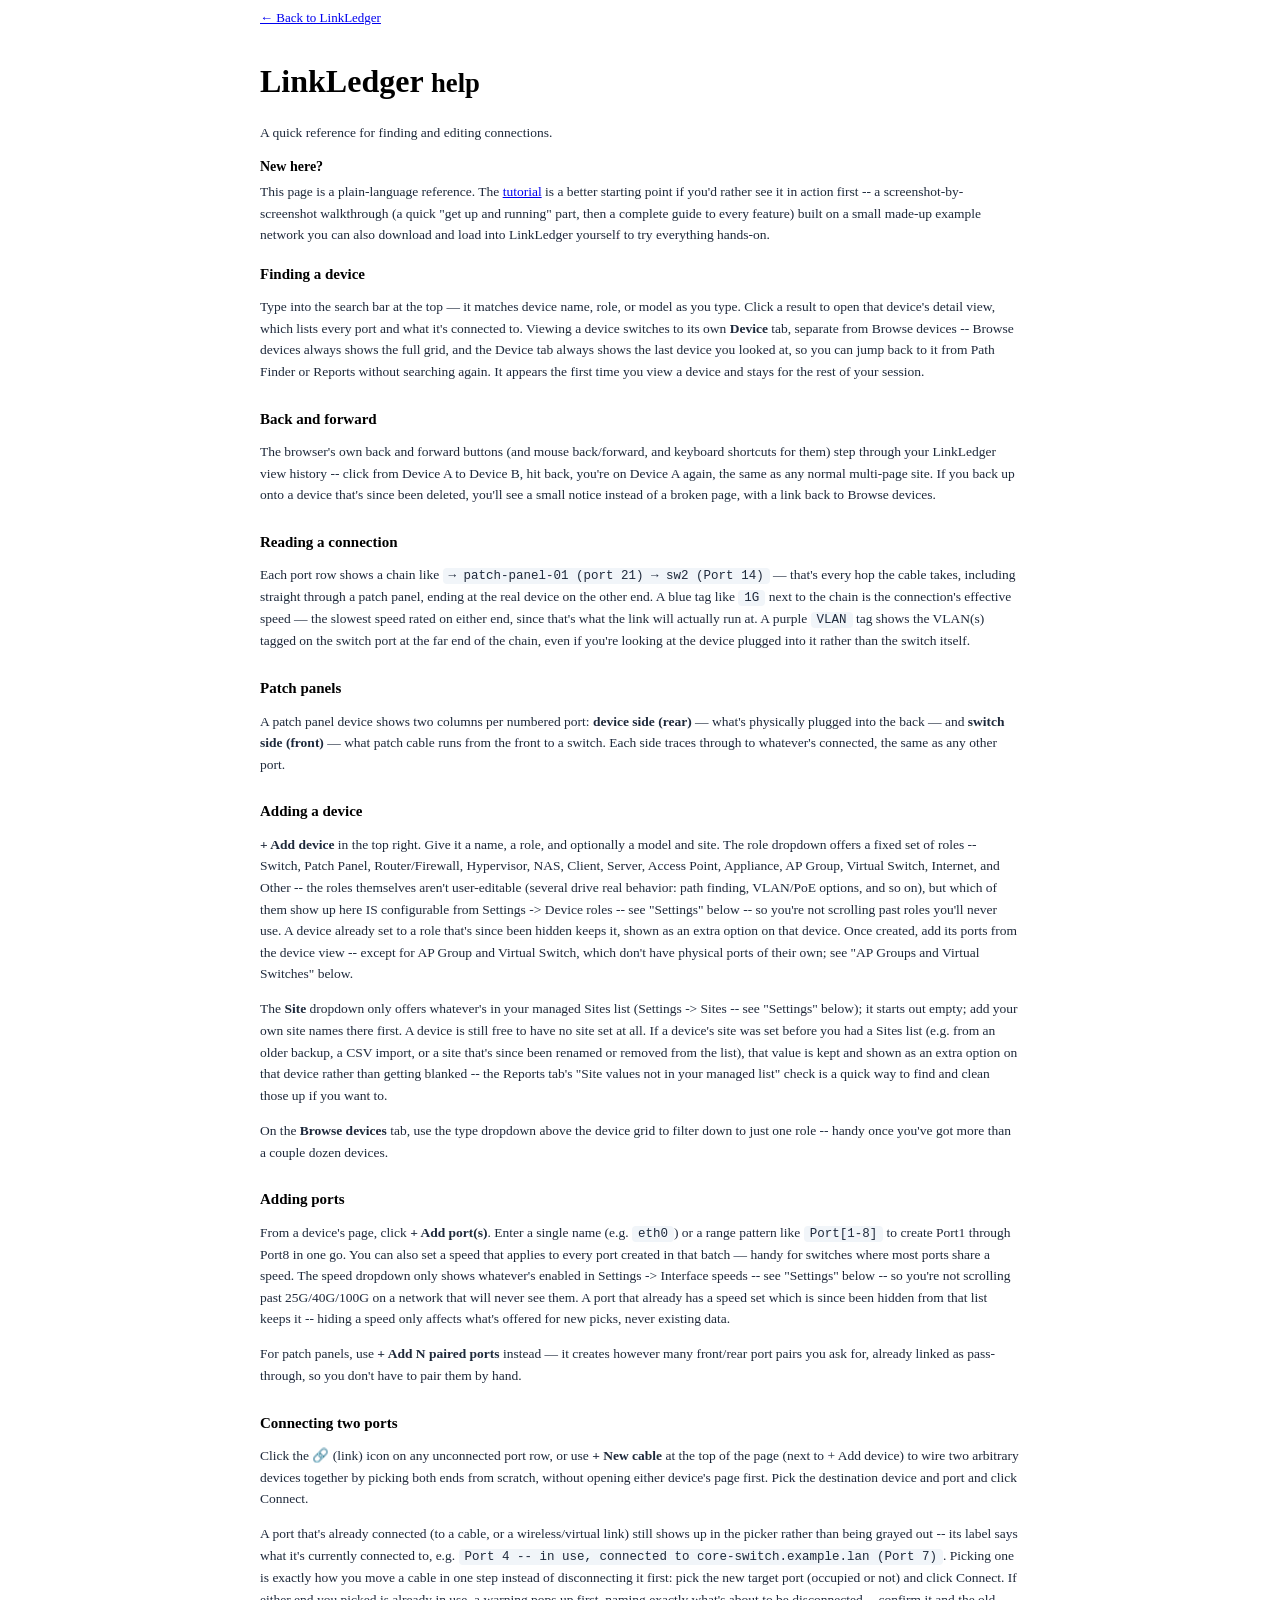
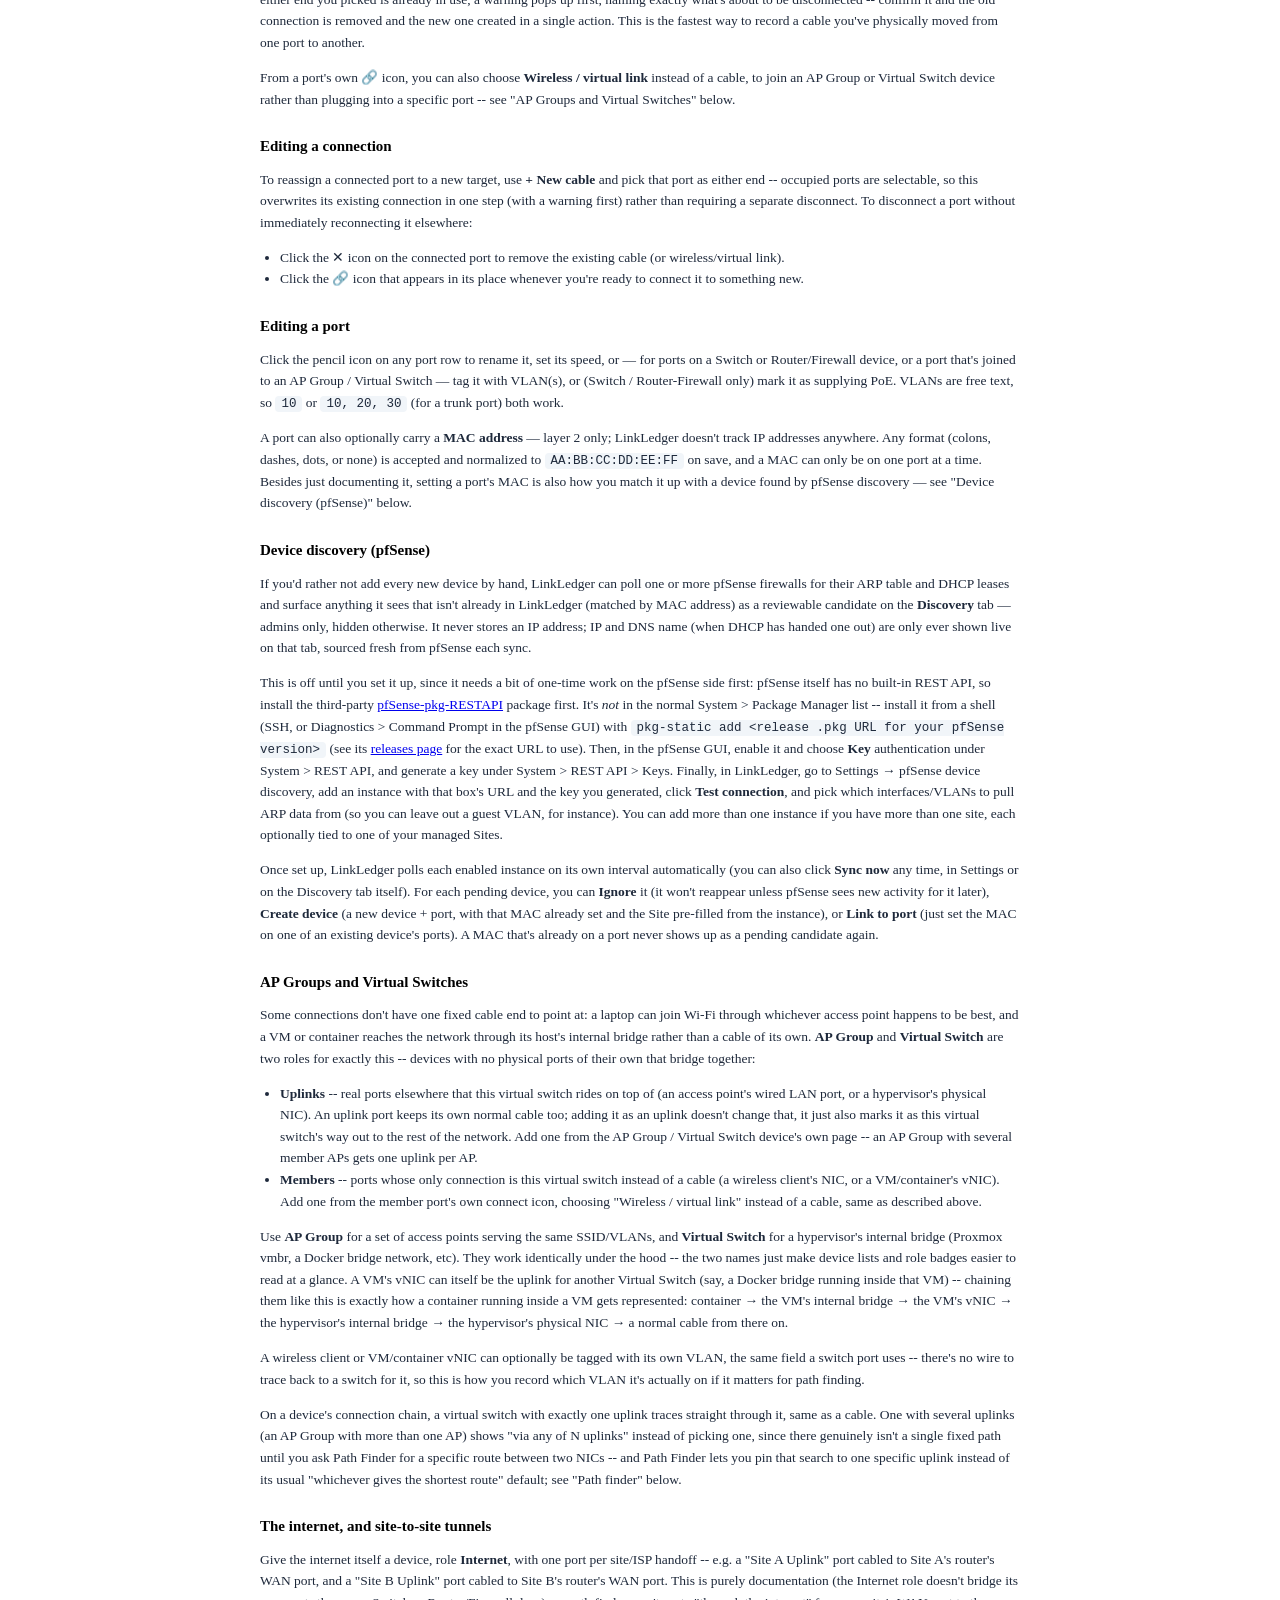
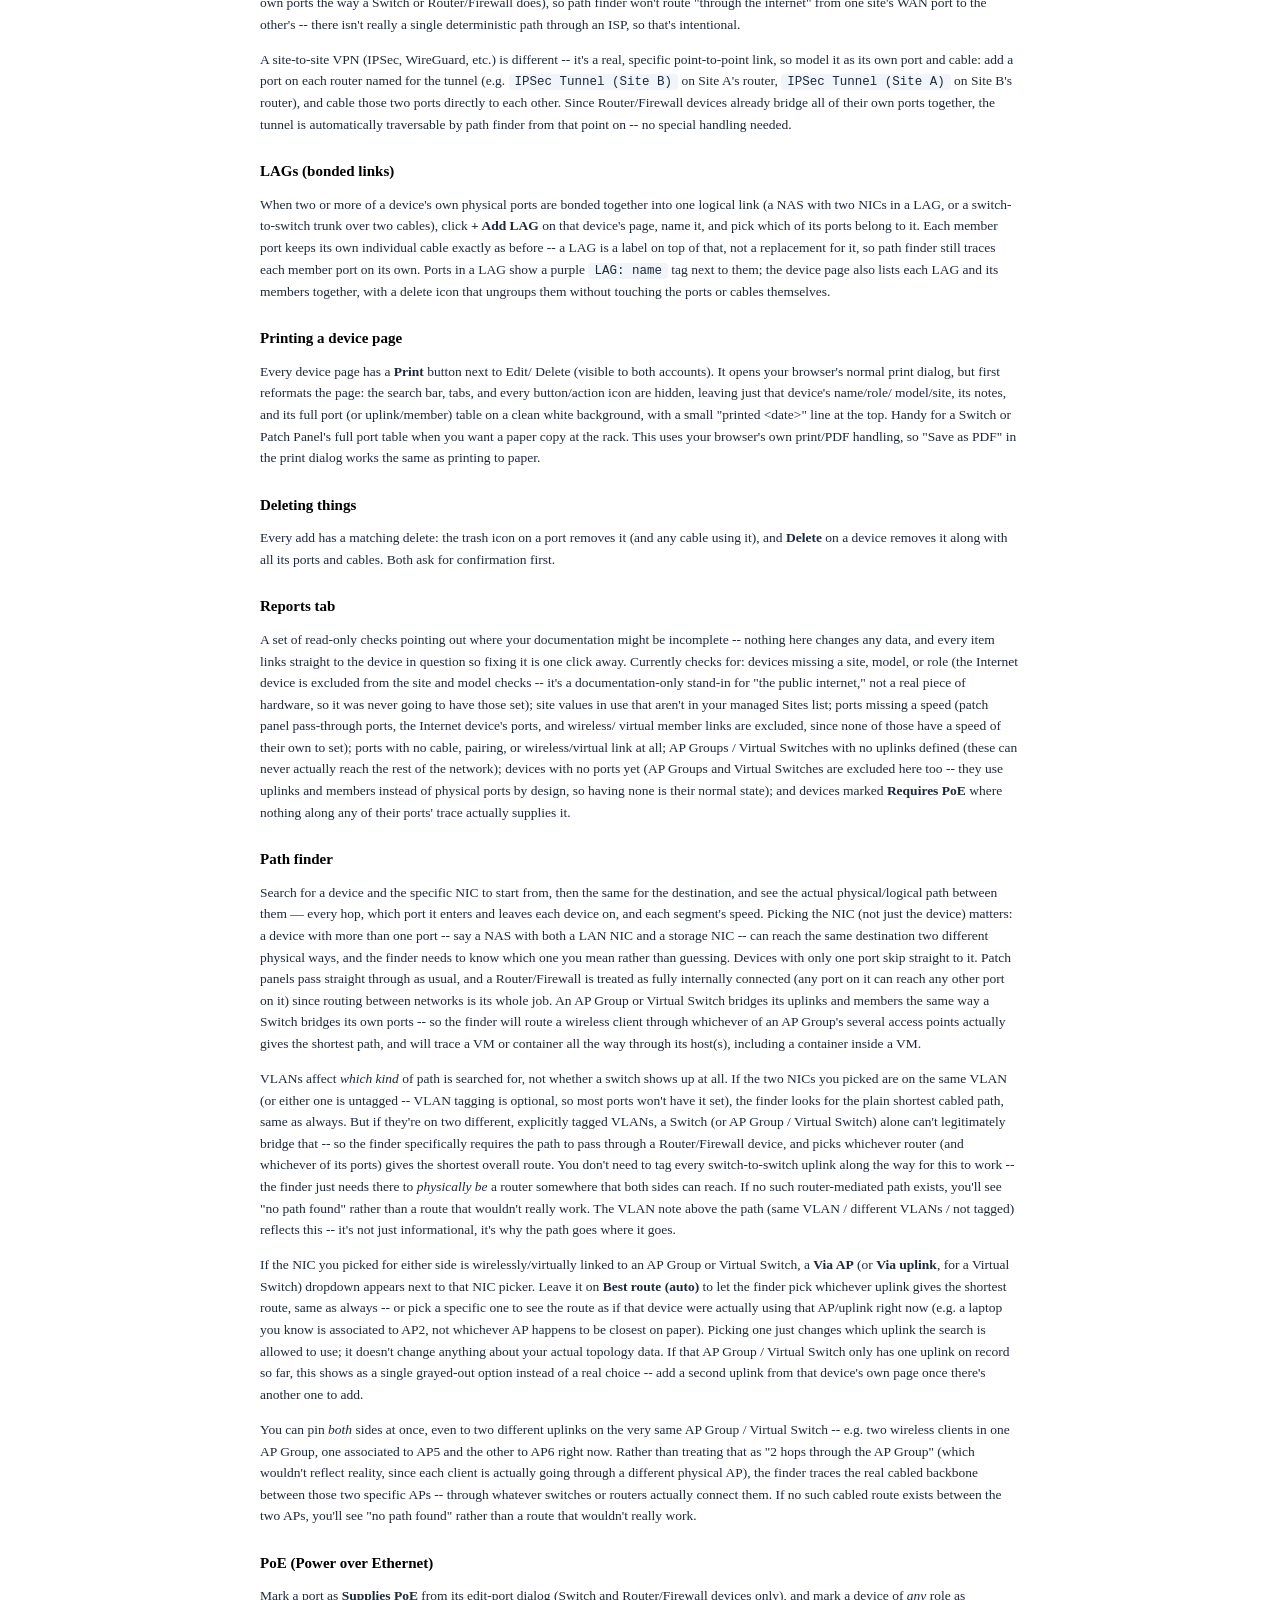
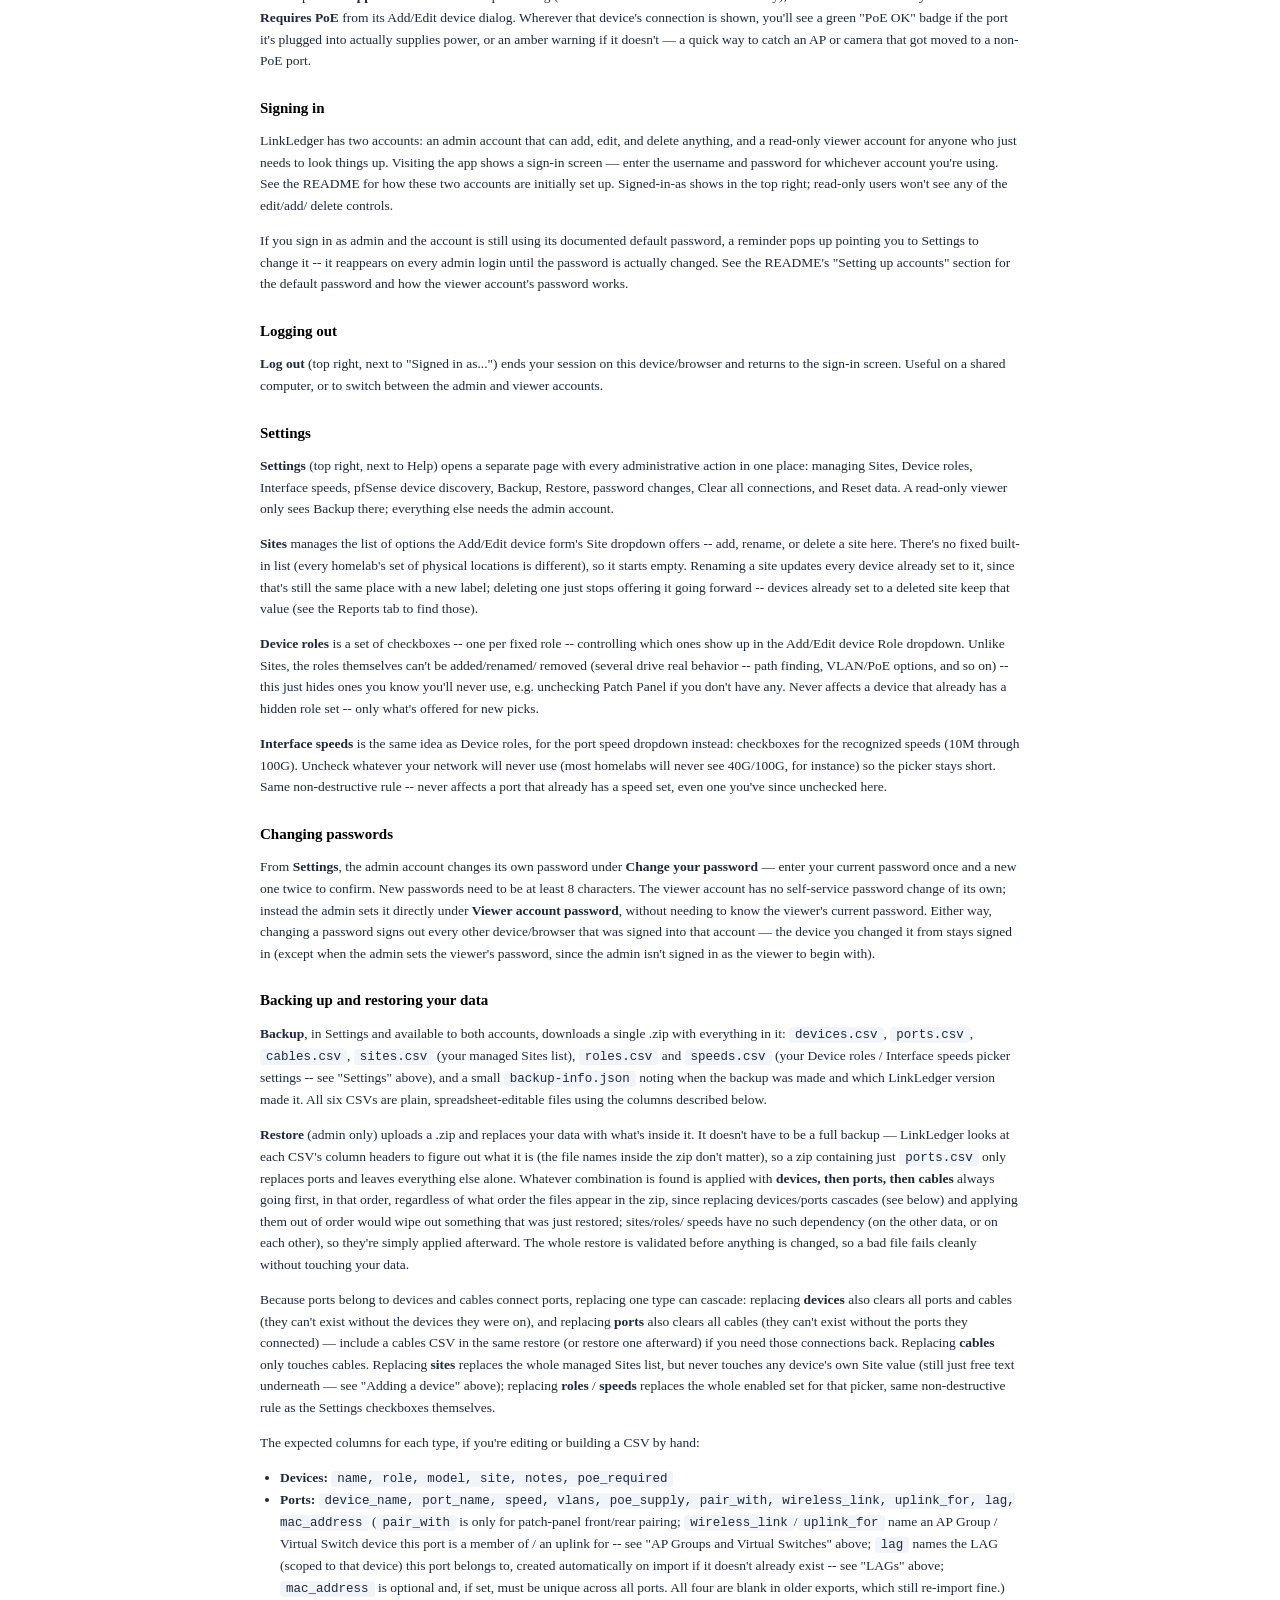
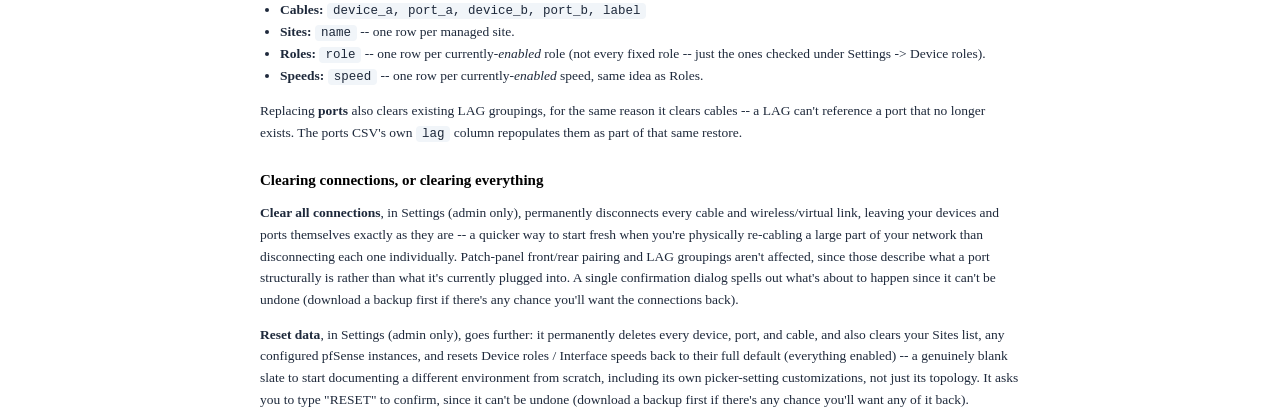
==== commit 85334639: "1.8.1" ====
--- a/app/static/help.html
+++ b/app/static/help.html
@@ -169,10 +169,19 @@
   that tab, sourced fresh from pfSense each sync.</p>
   <p>This is off until you set it up, since it needs a bit of one-time
   work on the pfSense side first: pfSense itself has no built-in REST API,
-  so install the third-party <strong>pfSense-pkg-API</strong> package
-  (System &gt; Package Manager in the pfSense GUI) and configure an API
-  key for it there. Then, in LinkLedger, go to Settings &rarr; pfSense
-  device discovery, add an instance with that box's URL and API key, click
+  so install the third-party
+  <a href="https://pfrest.org/" target="_blank" rel="noopener">pfSense-pkg-RESTAPI</a>
+  package first. It's <em>not</em> in the normal System &gt; Package
+  Manager list -- install it from a shell (SSH, or Diagnostics &gt;
+  Command Prompt in the pfSense GUI) with
+  <code>pkg-static add &lt;release .pkg URL for your pfSense version&gt;</code>
+  (see its
+  <a href="https://github.com/pfrest/pfSense-pkg-RESTAPI/releases" target="_blank" rel="noopener">releases page</a>
+  for the exact URL to use). Then, in the pfSense GUI, enable it and
+  choose <strong>Key</strong> authentication under System &gt; REST API,
+  and generate a key under System &gt; REST API &gt; Keys. Finally, in
+  LinkLedger, go to Settings &rarr; pfSense device discovery, add an
+  instance with that box's URL and the key you generated, click
   <strong>Test connection</strong>, and pick which interfaces/VLANs to pull
   ARP data from (so you can leave out a guest VLAN, for instance). You can
   add more than one instance if you have more than one site, each
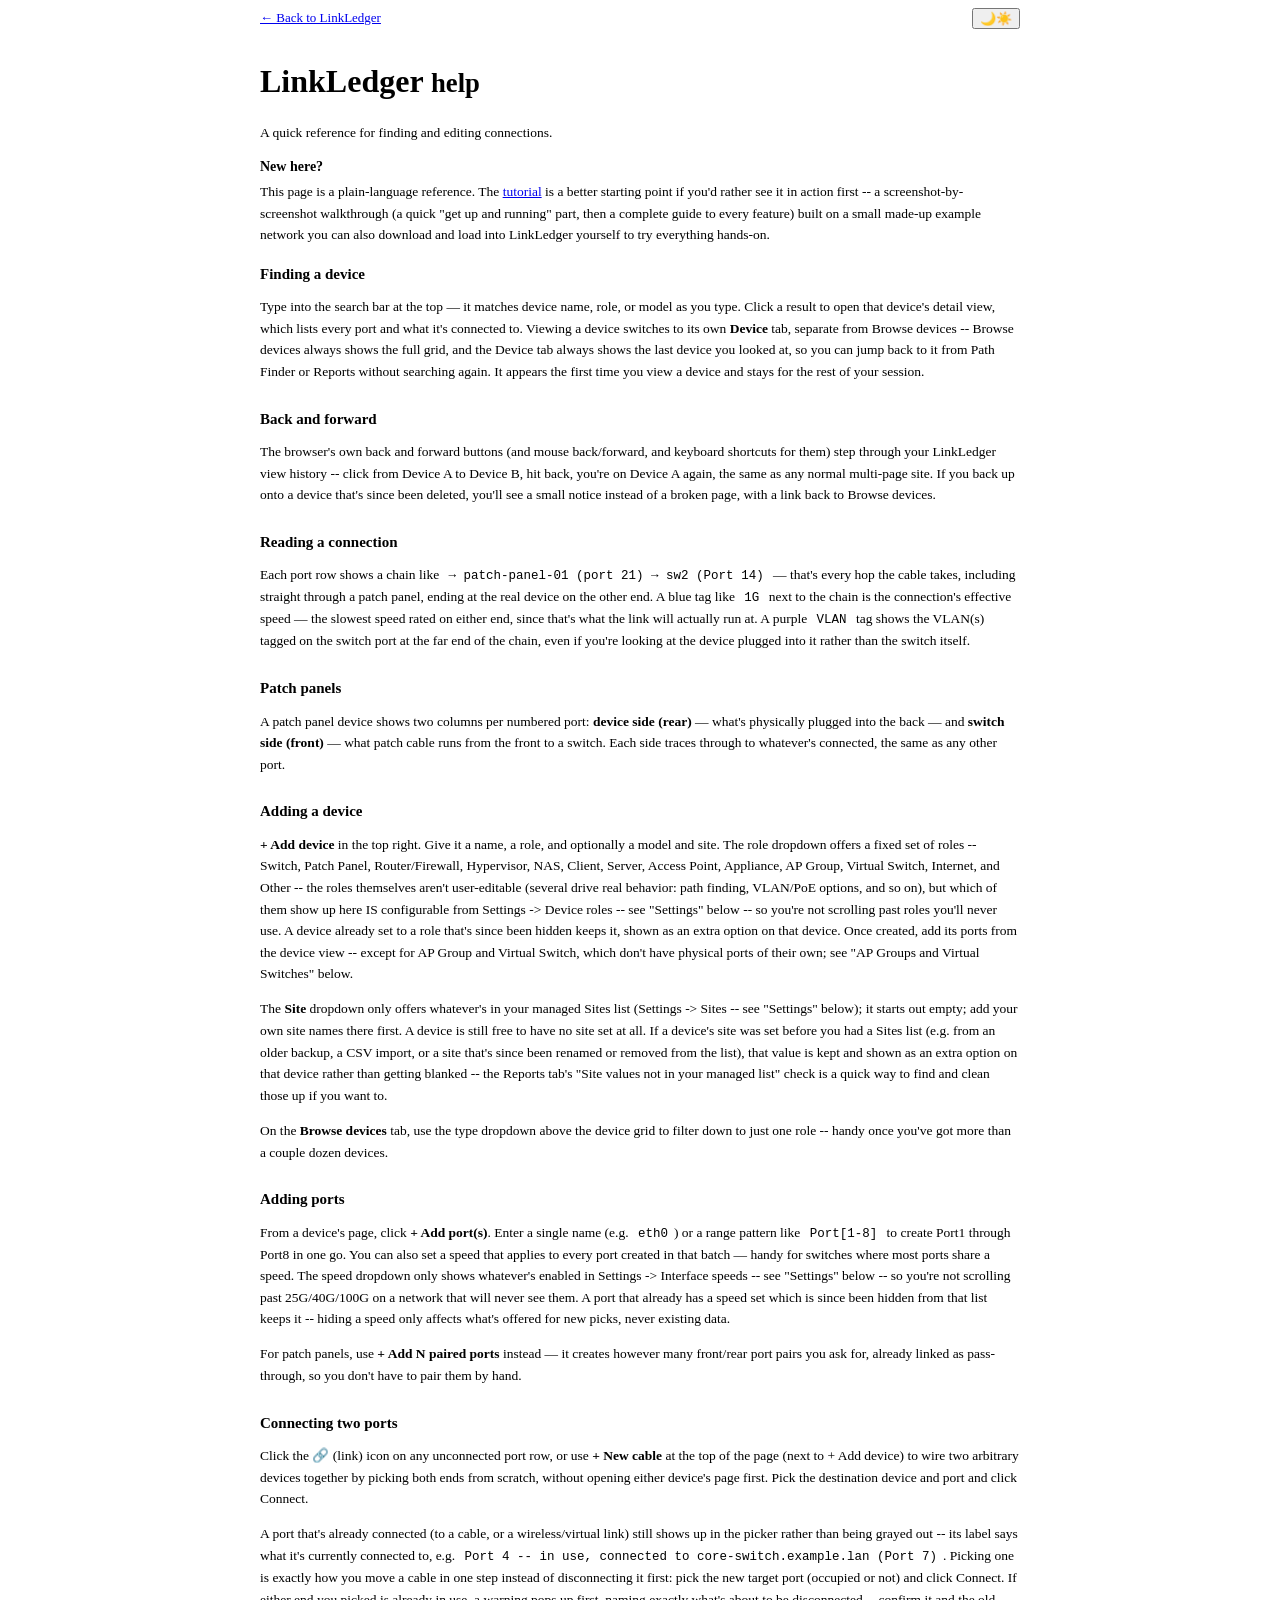
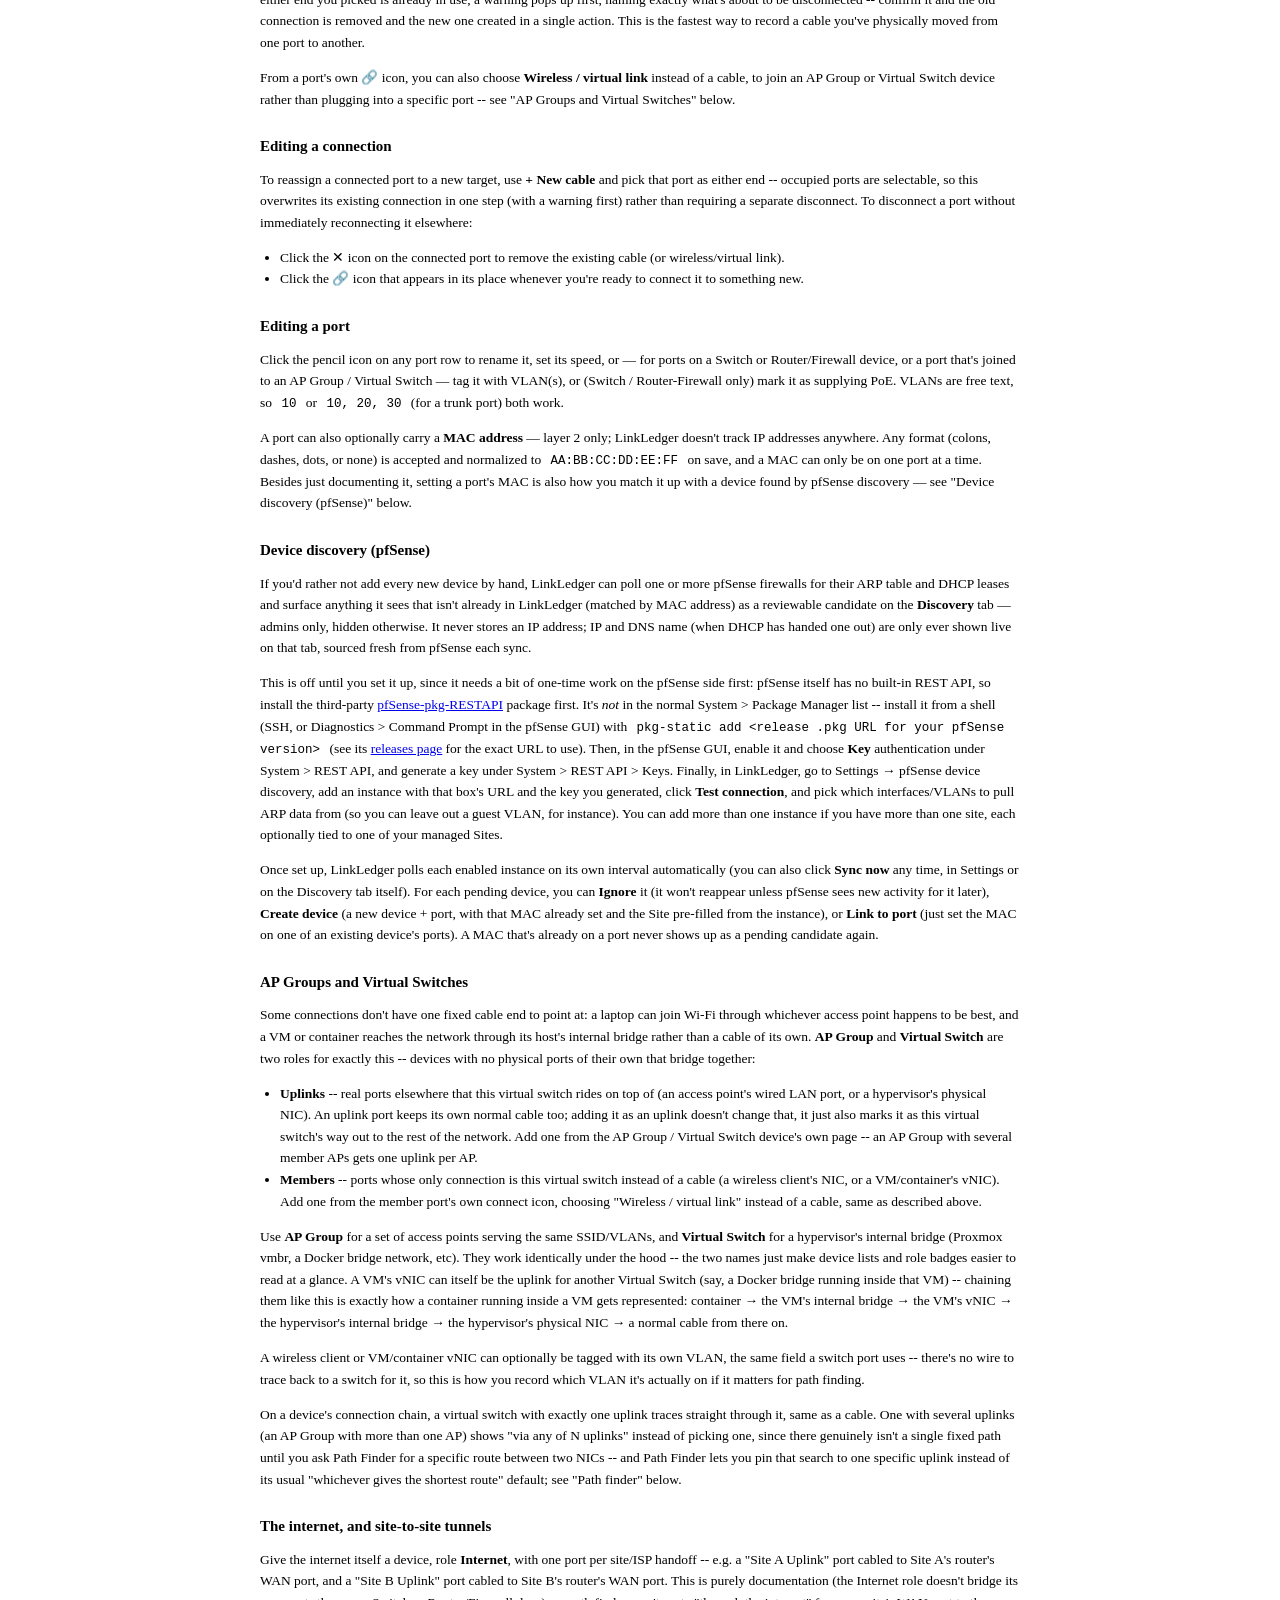
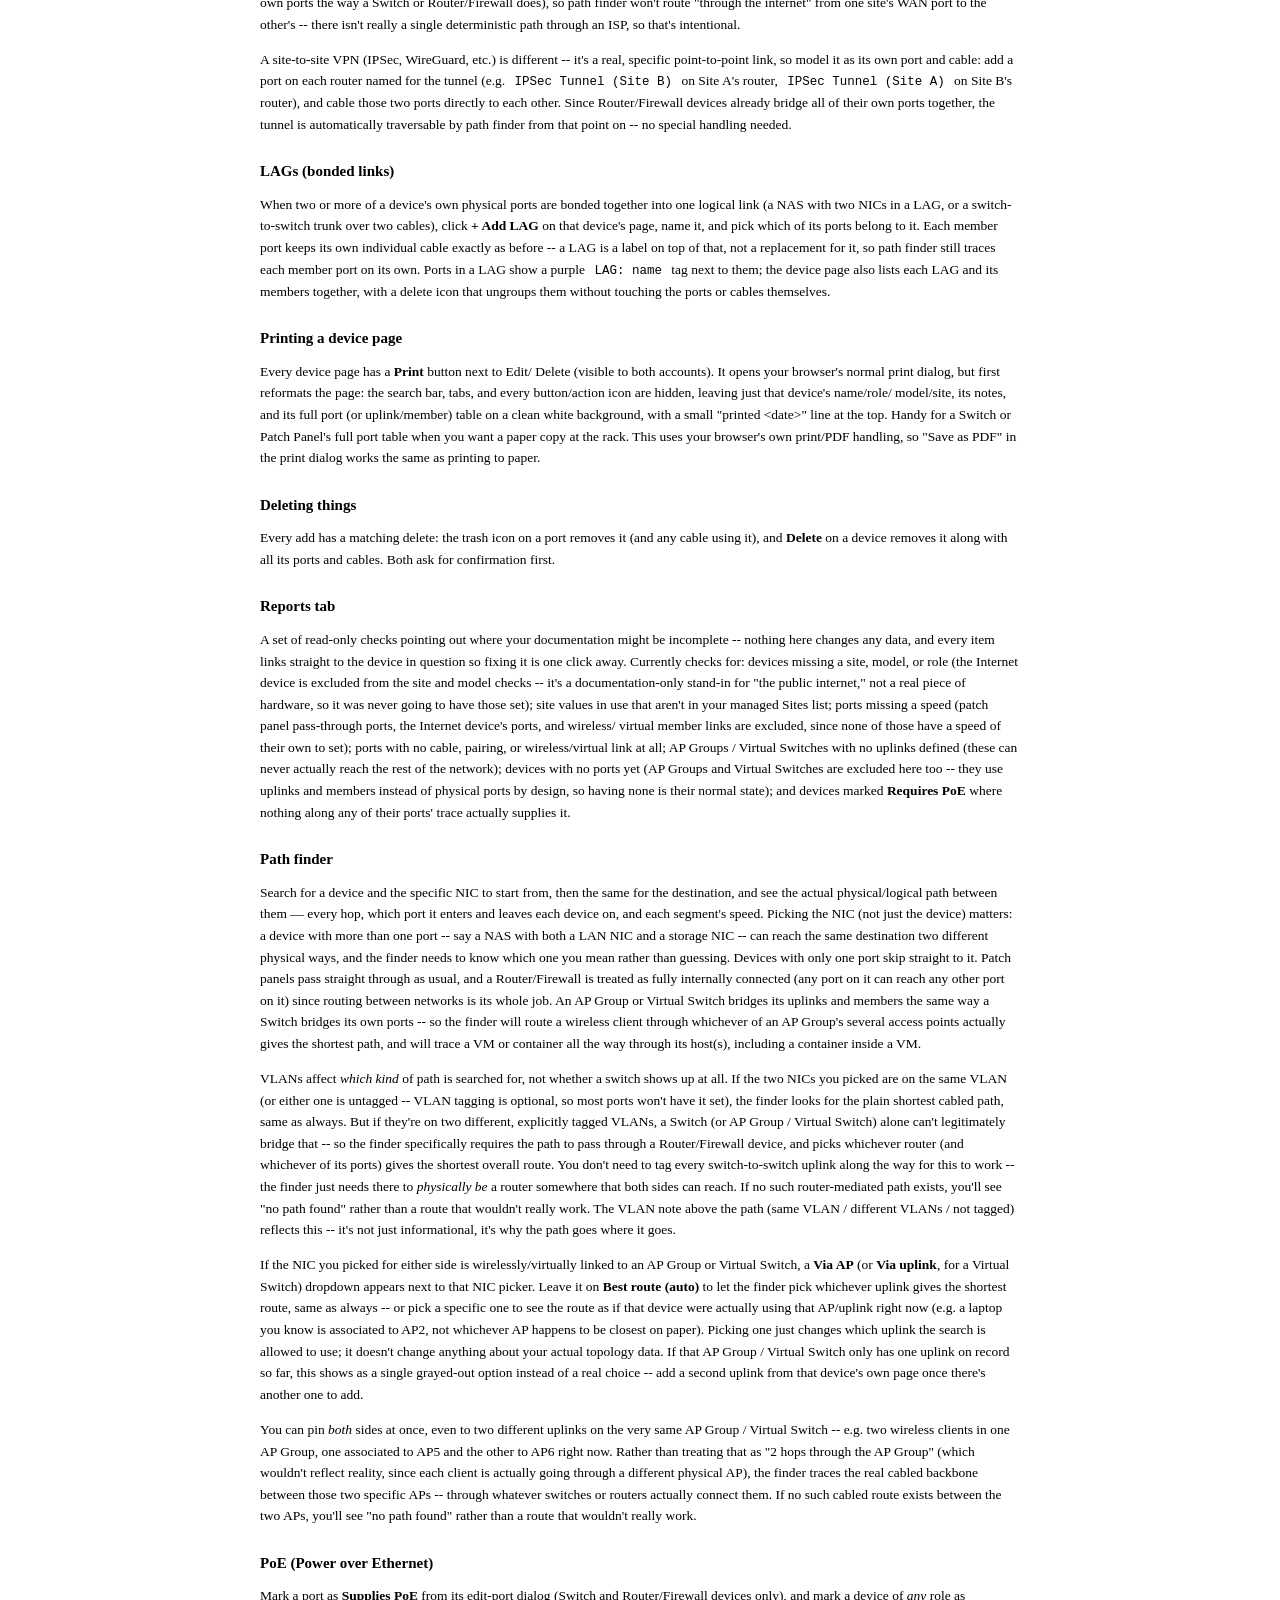
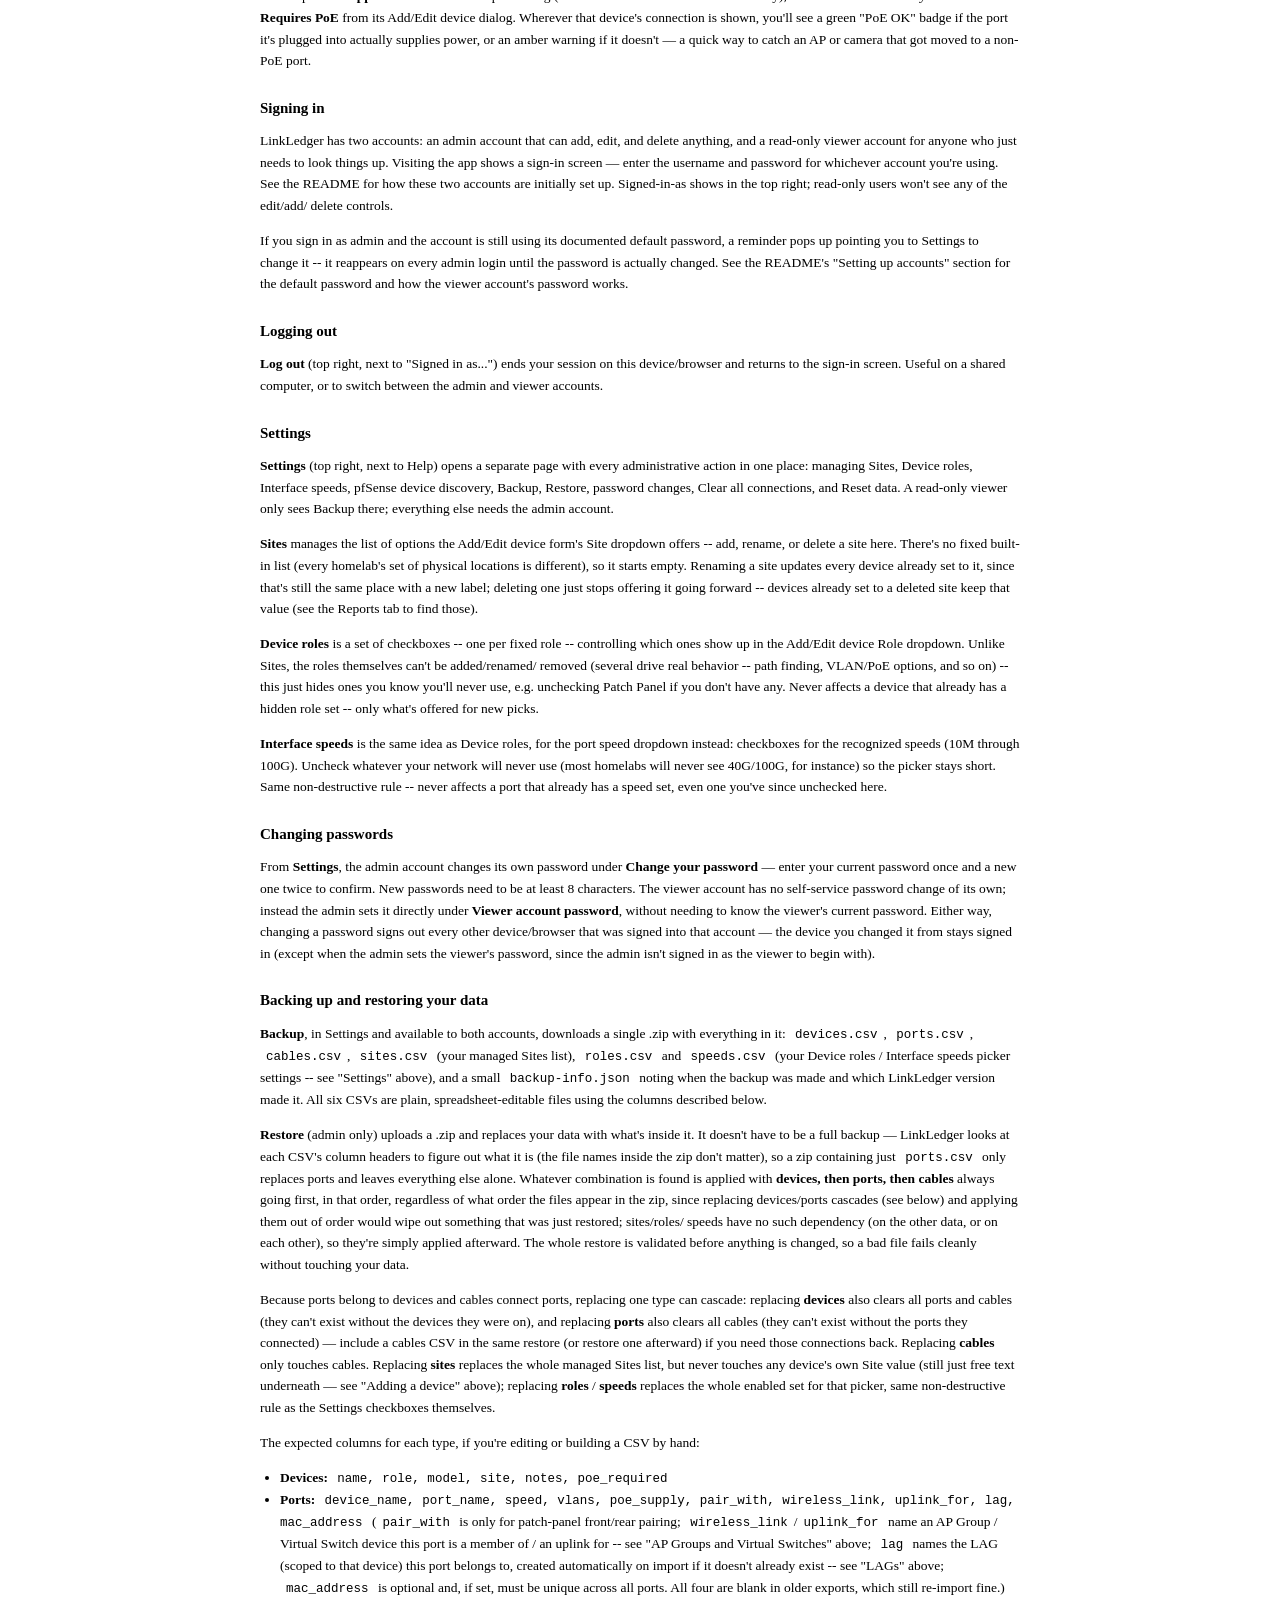
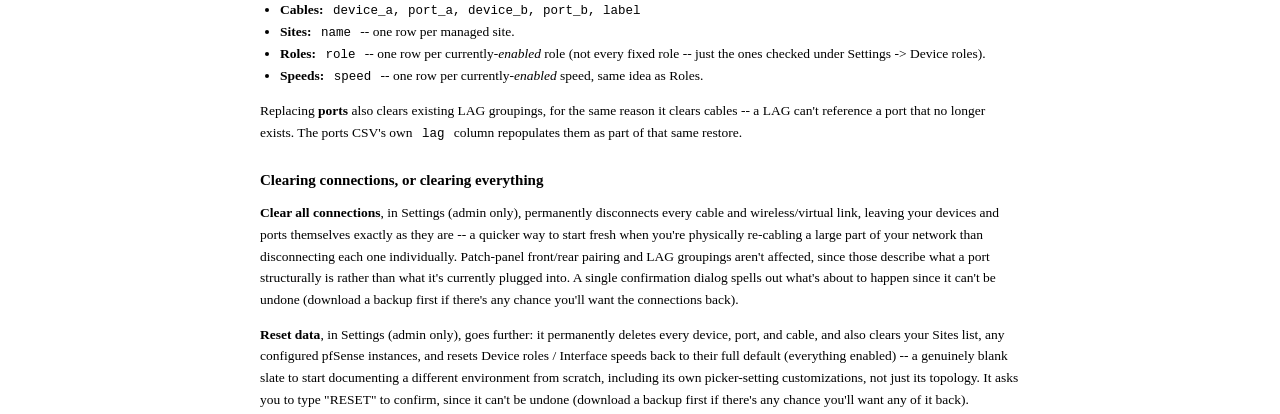
==== commit 9116b317: "1.9.0" ====
--- a/app/static/help.html
+++ b/app/static/help.html
@@ -5,6 +5,7 @@
 <meta name="viewport" content="width=device-width, initial-scale=1.0">
 <title>LinkLedger — Help</title>
 <link rel="stylesheet" href="/static/style.css">
+<script src="/static/theme.js"></script>
 <link rel="icon" href="/static/favicon.svg" type="image/svg+xml">
 <link rel="icon" href="/static/favicon.ico" sizes="any">
 <link rel="apple-touch-icon" href="/static/apple-touch-icon.png">
@@ -12,16 +13,17 @@
   .help-wrap { max-width: 760px; margin: 0 auto; }
   .help-wrap h2 { font-size: 15px; margin: 28px 0 8px; }
   .help-wrap h2:first-of-type { margin-top: 0; }
-  .help-wrap p, .help-wrap li { font-size: 13.5px; line-height: 1.6; color: #1e293b; }
+  .help-wrap p, .help-wrap li { font-size: 13.5px; line-height: 1.6; color: var(--text); }
   .help-wrap ul { padding-left: 20px; margin: 6px 0; }
-  .help-wrap code { background: #f1f5f9; padding: 1px 6px; border-radius: 4px; font-size: 12.5px; }
-  .kbd-icon { display:inline-block; background:#f1f5f9; border:1px solid var(--border); border-radius:4px; padding:0 5px; font-size:12px; }
+  .help-wrap code { background: var(--bg-subtle); padding: 1px 6px; border-radius: 4px; font-size: 12.5px; }
+  .kbd-icon { display:inline-block; background:var(--bg-subtle); border:1px solid var(--border); border-radius:4px; padding:0 5px; font-size:12px; }
   .back-link { display:inline-block; margin-bottom: 16px; font-size: 13px; }
 </style>
 </head>
 <body>
 <div class="wrap help-wrap">
   <a class="btn small back-link" href="/">&larr; Back to LinkLedger</a>
+  <button class="btn small theme-toggle back-link" onclick="toggleTheme()" title="Toggle dark mode" style="float:right;"><span class="theme-icon-light">&#127769;</span><span class="theme-icon-dark">&#9728;&#65039;</span></button>
   <h1>LinkLedger <small>help</small></h1>
   <p class="sub">A quick reference for finding and editing connections.</p>
 
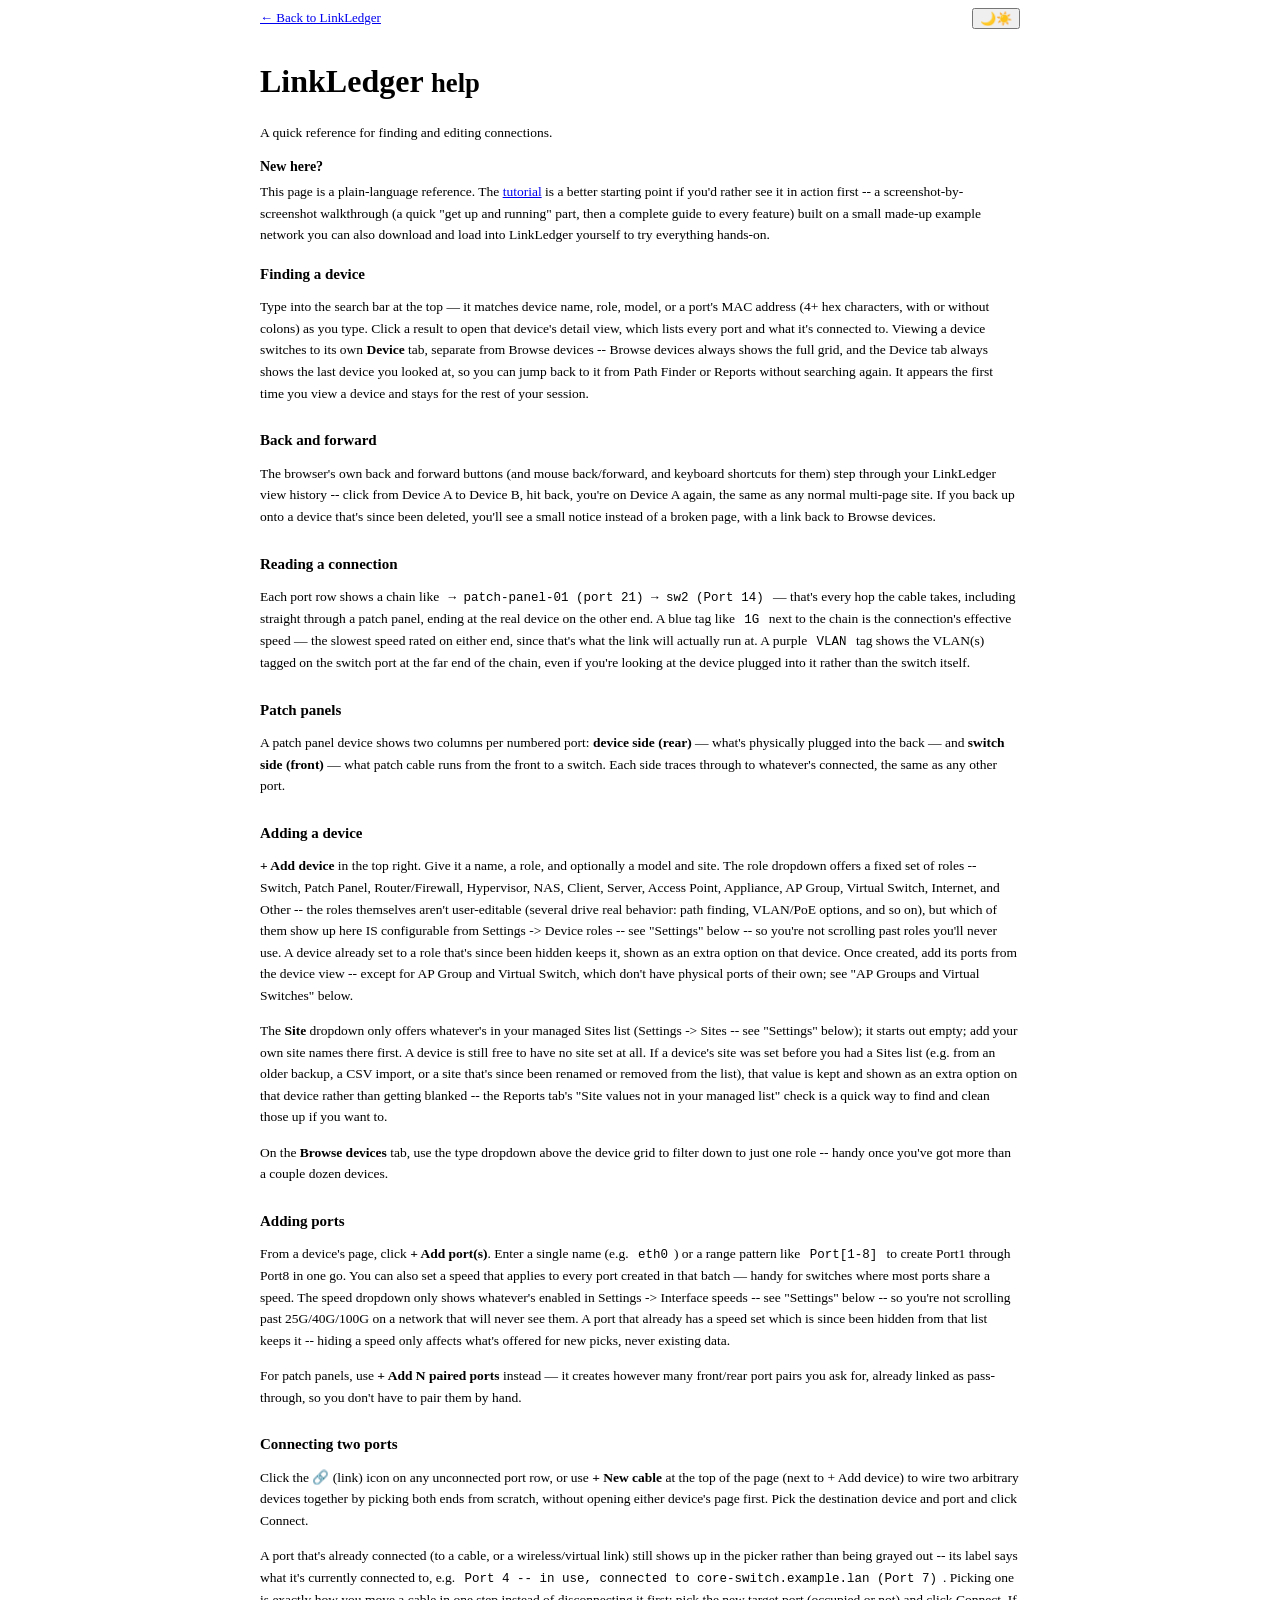
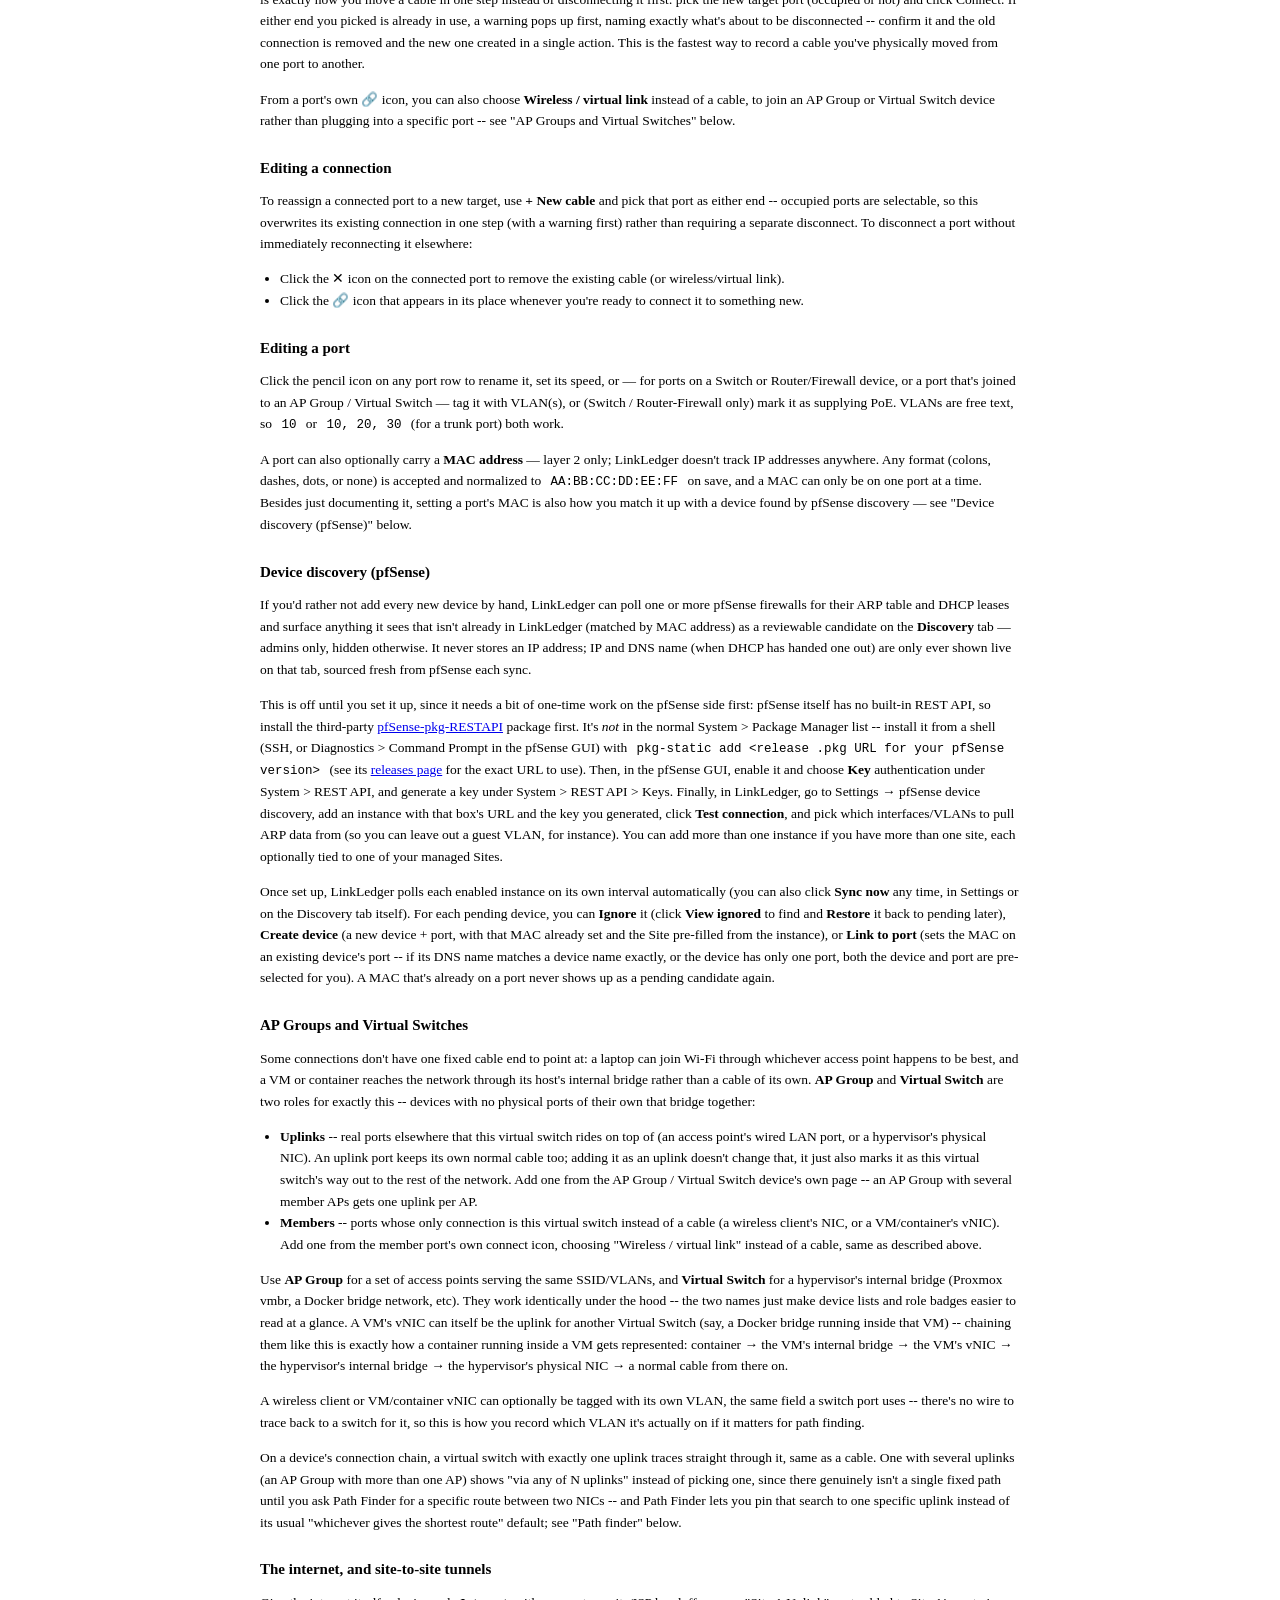
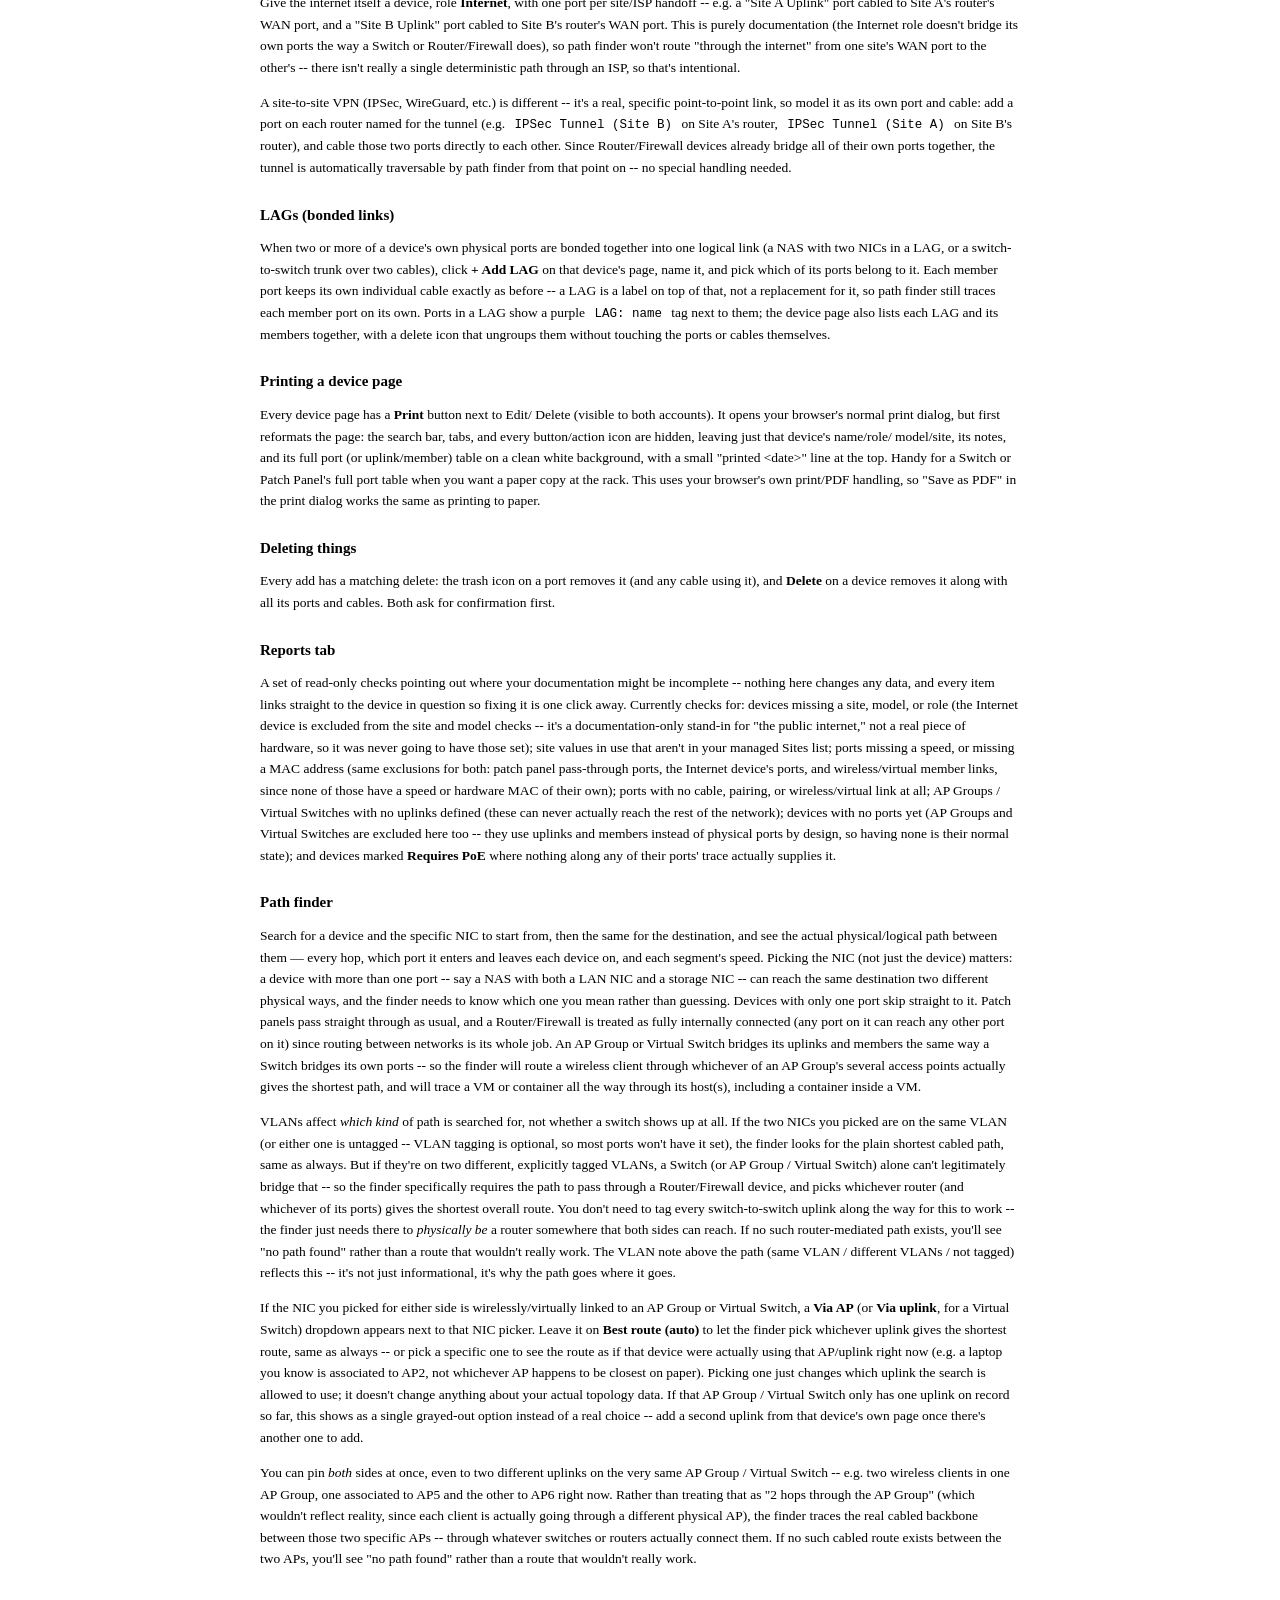
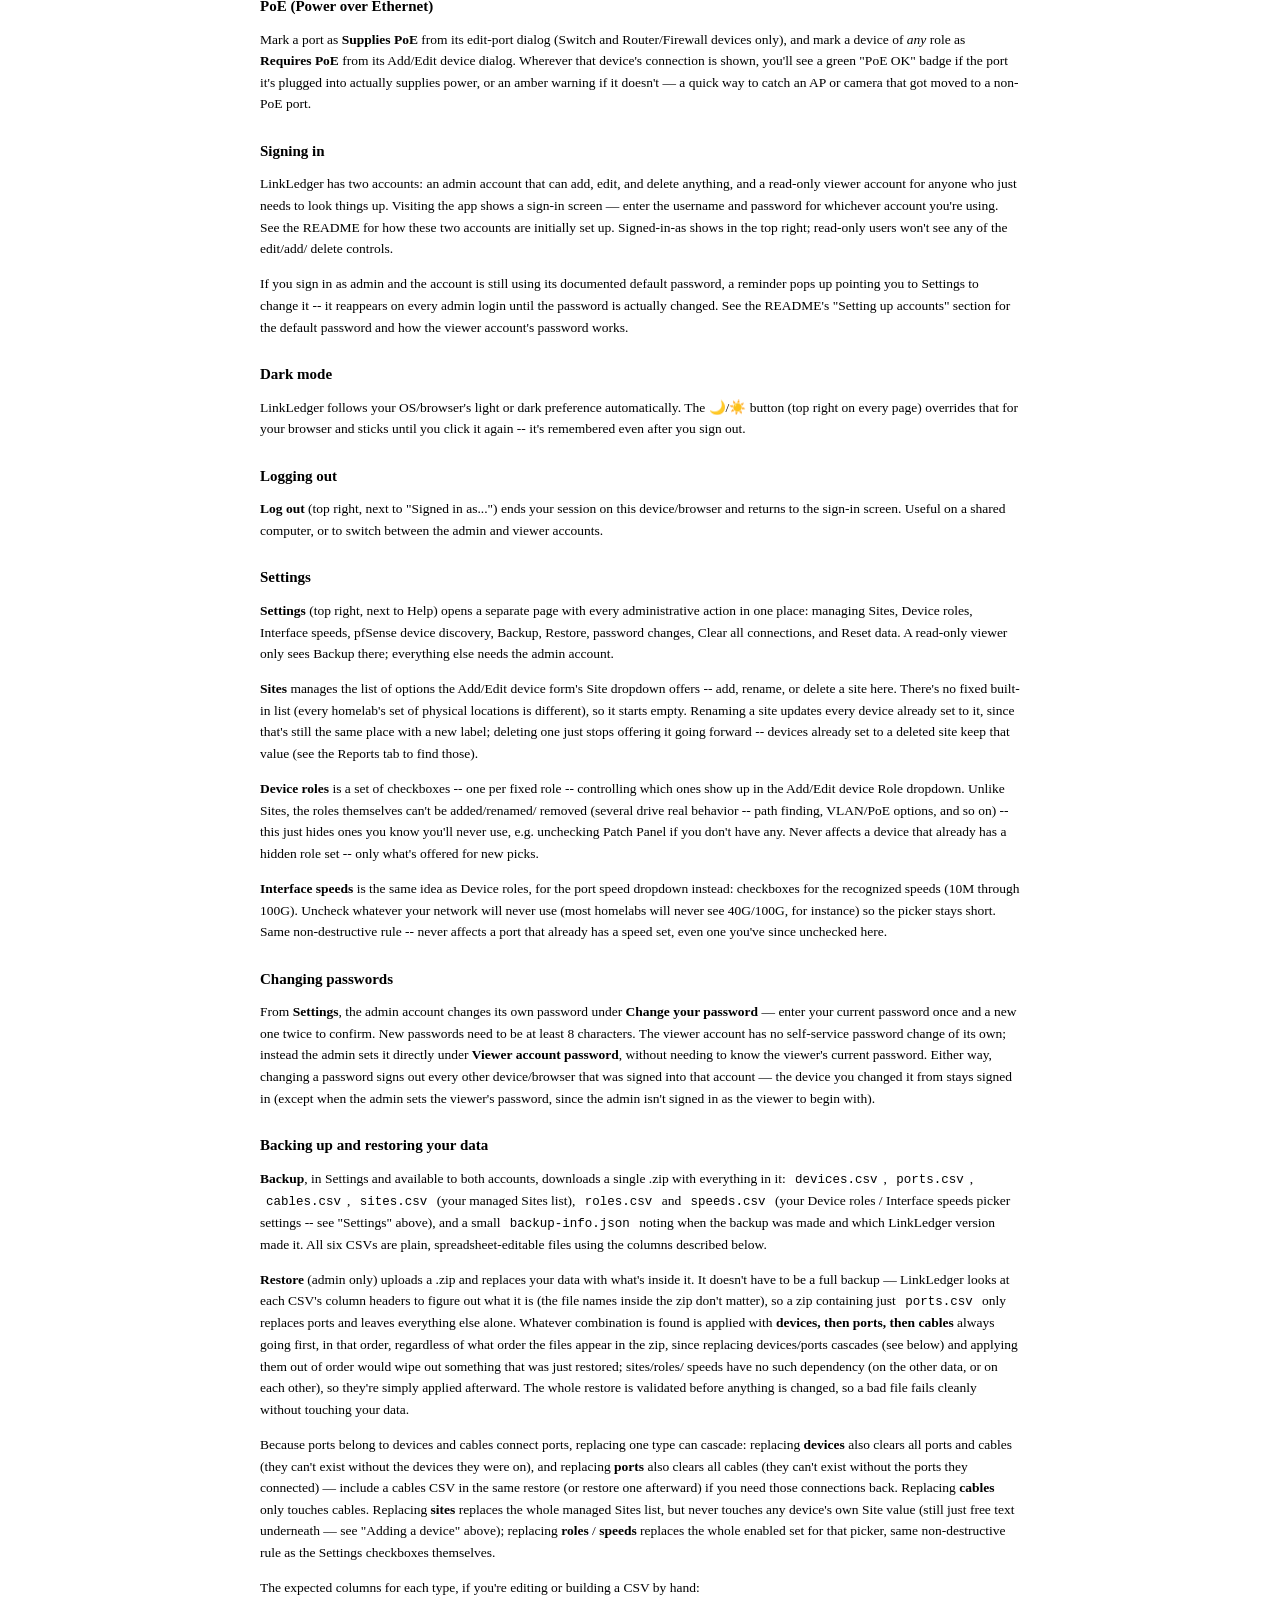
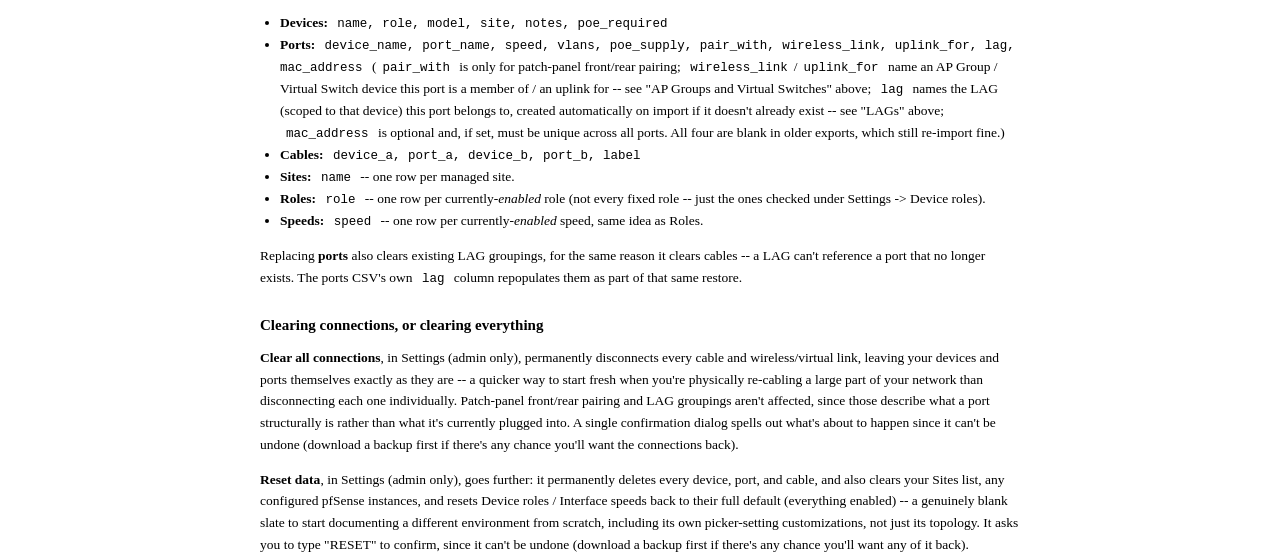
==== commit 75ad5bc5: "1.10.4" ====
--- a/app/static/help.html
+++ b/app/static/help.html
@@ -39,8 +39,9 @@
   </div>
 
   <h2>Finding a device</h2>
-  <p>Type into the search bar at the top — it matches device name, role, or
-  model as you type. Click a result to open that device's detail view,
+  <p>Type into the search bar at the top — it matches device name, role,
+  model, or a port's MAC address (4+ hex characters, with or without
+  colons) as you type. Click a result to open that device's detail view,
   which lists every port and what it's connected to. Viewing a device
   switches to its own <strong>Device</strong> tab, separate from Browse
   devices -- Browse devices always shows the full grid, and the Device tab
@@ -191,12 +192,14 @@
   <p>Once set up, LinkLedger polls each enabled instance on its own
   interval automatically (you can also click <strong>Sync now</strong> any
   time, in Settings or on the Discovery tab itself). For each pending
-  device, you can <strong>Ignore</strong> it (it won't reappear unless
-  pfSense sees new activity for it later), <strong>Create device</strong>
-  (a new device + port, with that MAC already set and the Site pre-filled
-  from the instance), or <strong>Link to port</strong> (just set the MAC
-  on one of an existing device's ports). A MAC that's already on a port
-  never shows up as a pending candidate again.</p>
+  device, you can <strong>Ignore</strong> it (click <strong>View
+  ignored</strong> to find and <strong>Restore</strong> it back to pending
+  later), <strong>Create device</strong> (a new device + port, with that
+  MAC already set and the Site pre-filled from the instance), or
+  <strong>Link to port</strong> (sets the MAC on an existing device's
+  port -- if its DNS name matches a device name exactly, or the device has
+  only one port, both the device and port are pre-selected for you). A MAC
+  that's already on a port never shows up as a pending candidate again.</p>
 
   <h2>AP Groups and Virtual Switches</h2>
   <p>Some connections don't have one fixed cable end to point at: a laptop
@@ -297,10 +300,11 @@
   Internet device is excluded from the site and model checks -- it's a
   documentation-only stand-in for "the public internet," not a real piece
   of hardware, so it was never going to have those set); site values in
-  use that aren't in your managed Sites list; ports missing a speed (patch
-  panel pass-through ports, the Internet device's ports, and wireless/
-  virtual member links are excluded, since none of those have a speed of
-  their own to set); ports with no cable, pairing, or wireless/virtual
+  use that aren't in your managed Sites list; ports missing a speed, or
+  missing a MAC address (same exclusions for both: patch panel pass-through
+  ports, the Internet device's ports, and wireless/virtual member links,
+  since none of those have a speed or hardware MAC of their own); ports
+  with no cable, pairing, or wireless/virtual
   link at all; AP Groups / Virtual Switches with no uplinks defined (these
   can never actually reach the rest of the network); devices with no
   ports yet (AP Groups and Virtual Switches are excluded here too -- they
@@ -387,6 +391,12 @@
   it -- it reappears on every admin login until the password is actually
   changed. See the README's "Setting up accounts" section for the default
   password and how the viewer account's password works.</p>
+
+  <h2>Dark mode</h2>
+  <p>LinkLedger follows your OS/browser's light or dark preference
+  automatically. The &#127769;/&#9728;&#65039; button (top right on every
+  page) overrides that for your browser and sticks until you click it
+  again -- it's remembered even after you sign out.</p>
 
   <h2>Logging out</h2>
   <p><strong>Log out</strong> (top right, next to "Signed in as...") ends
